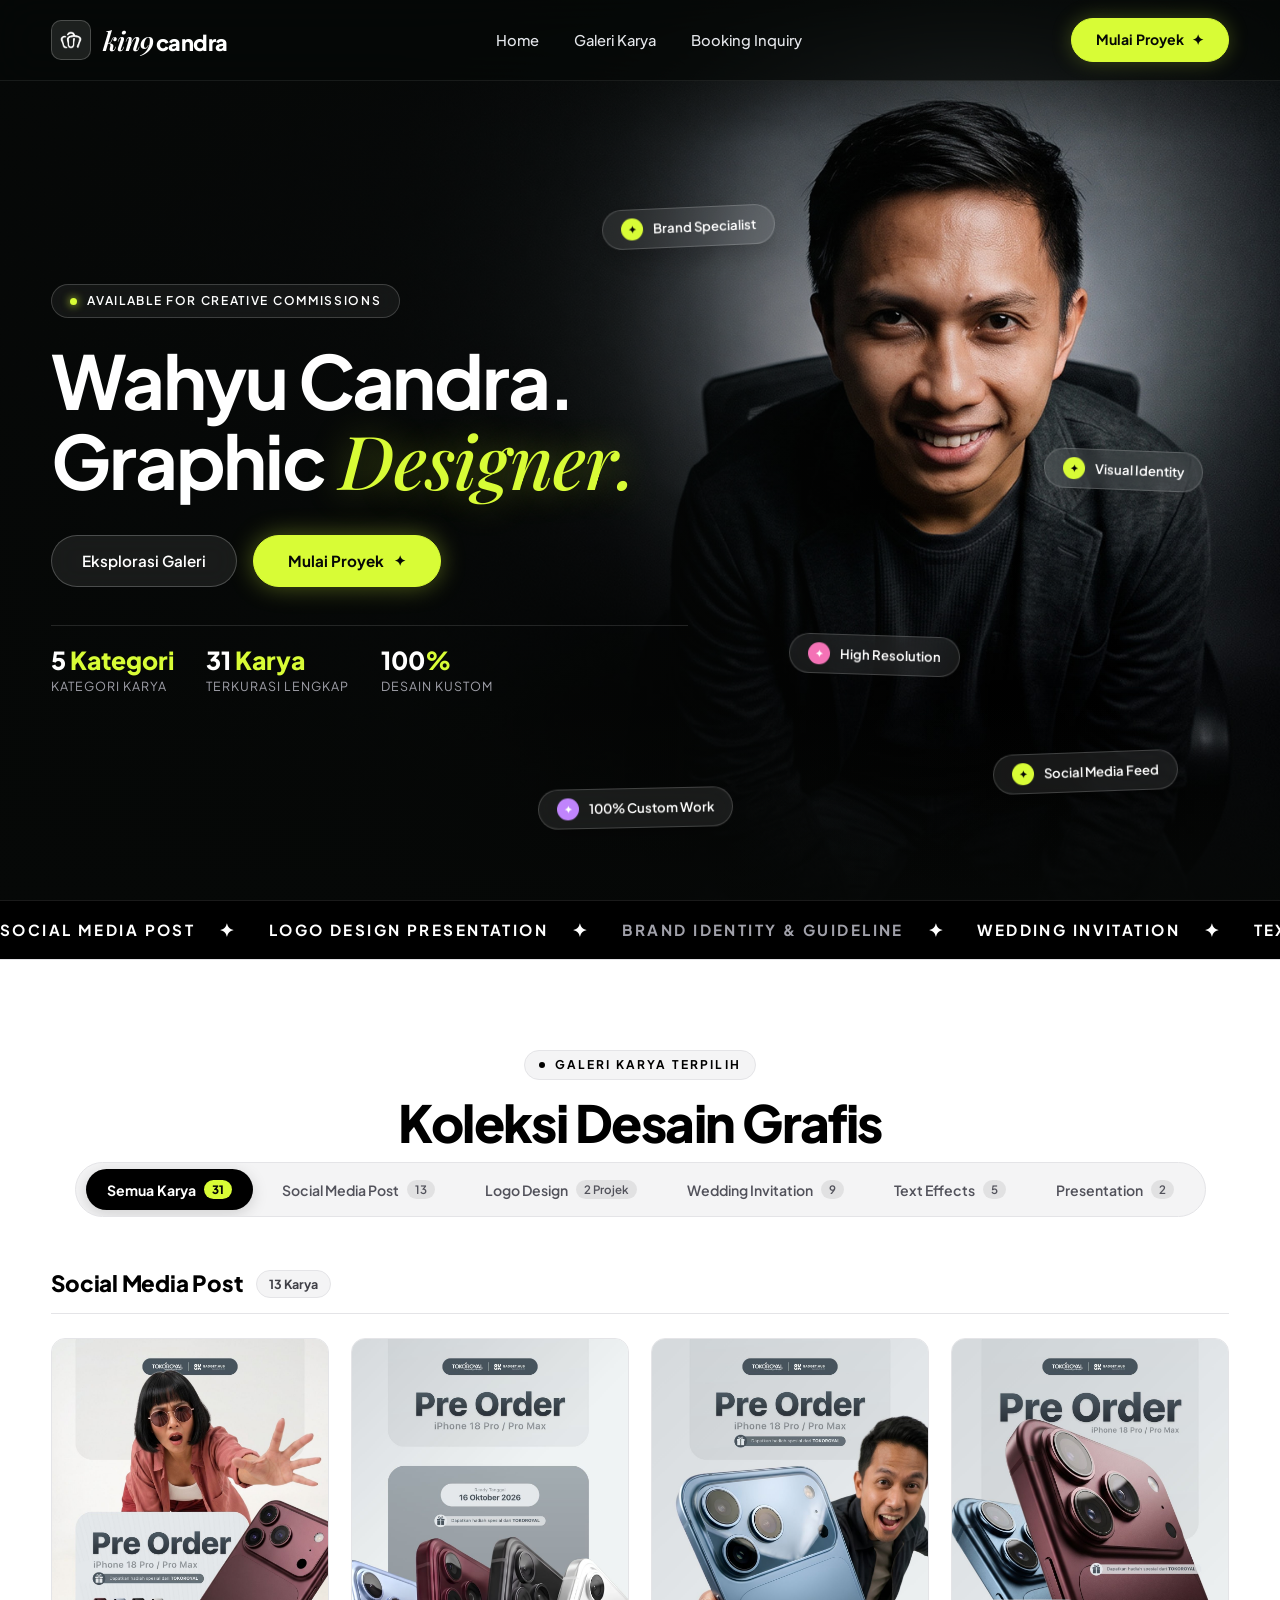
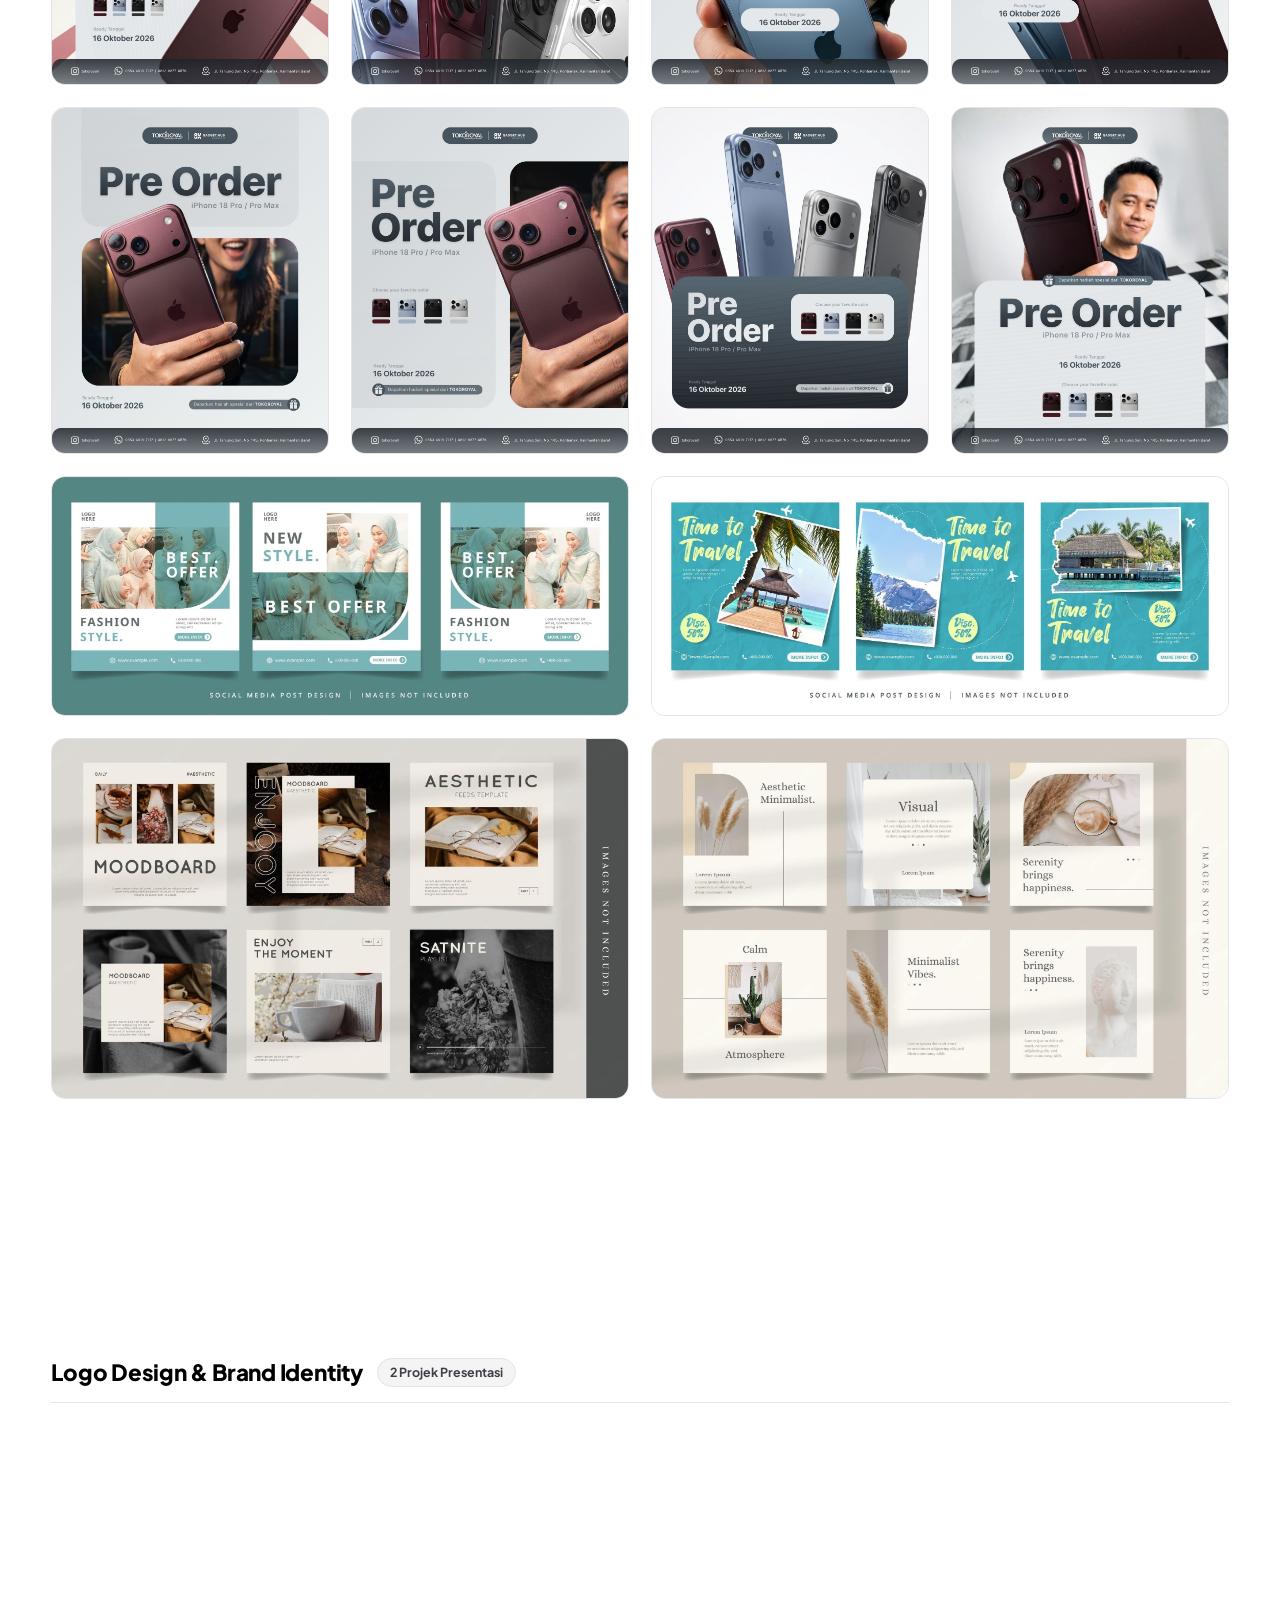
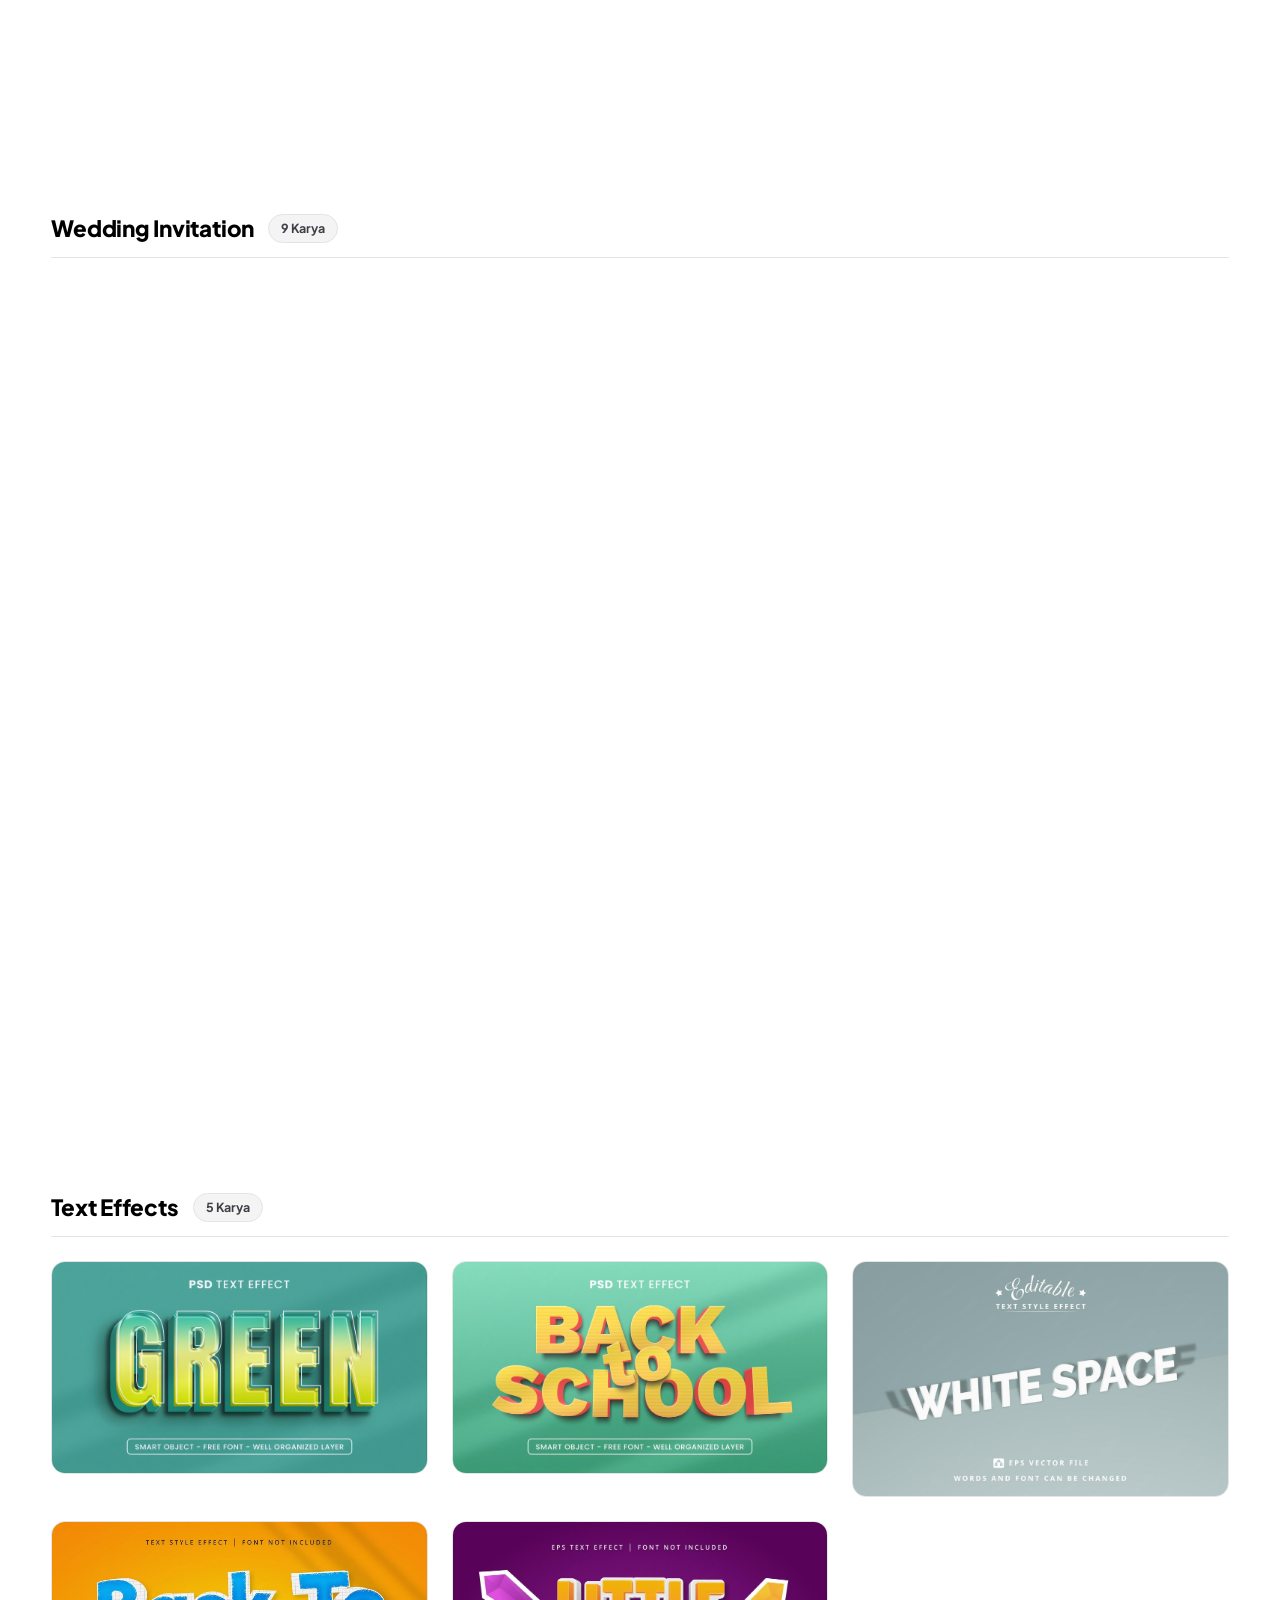
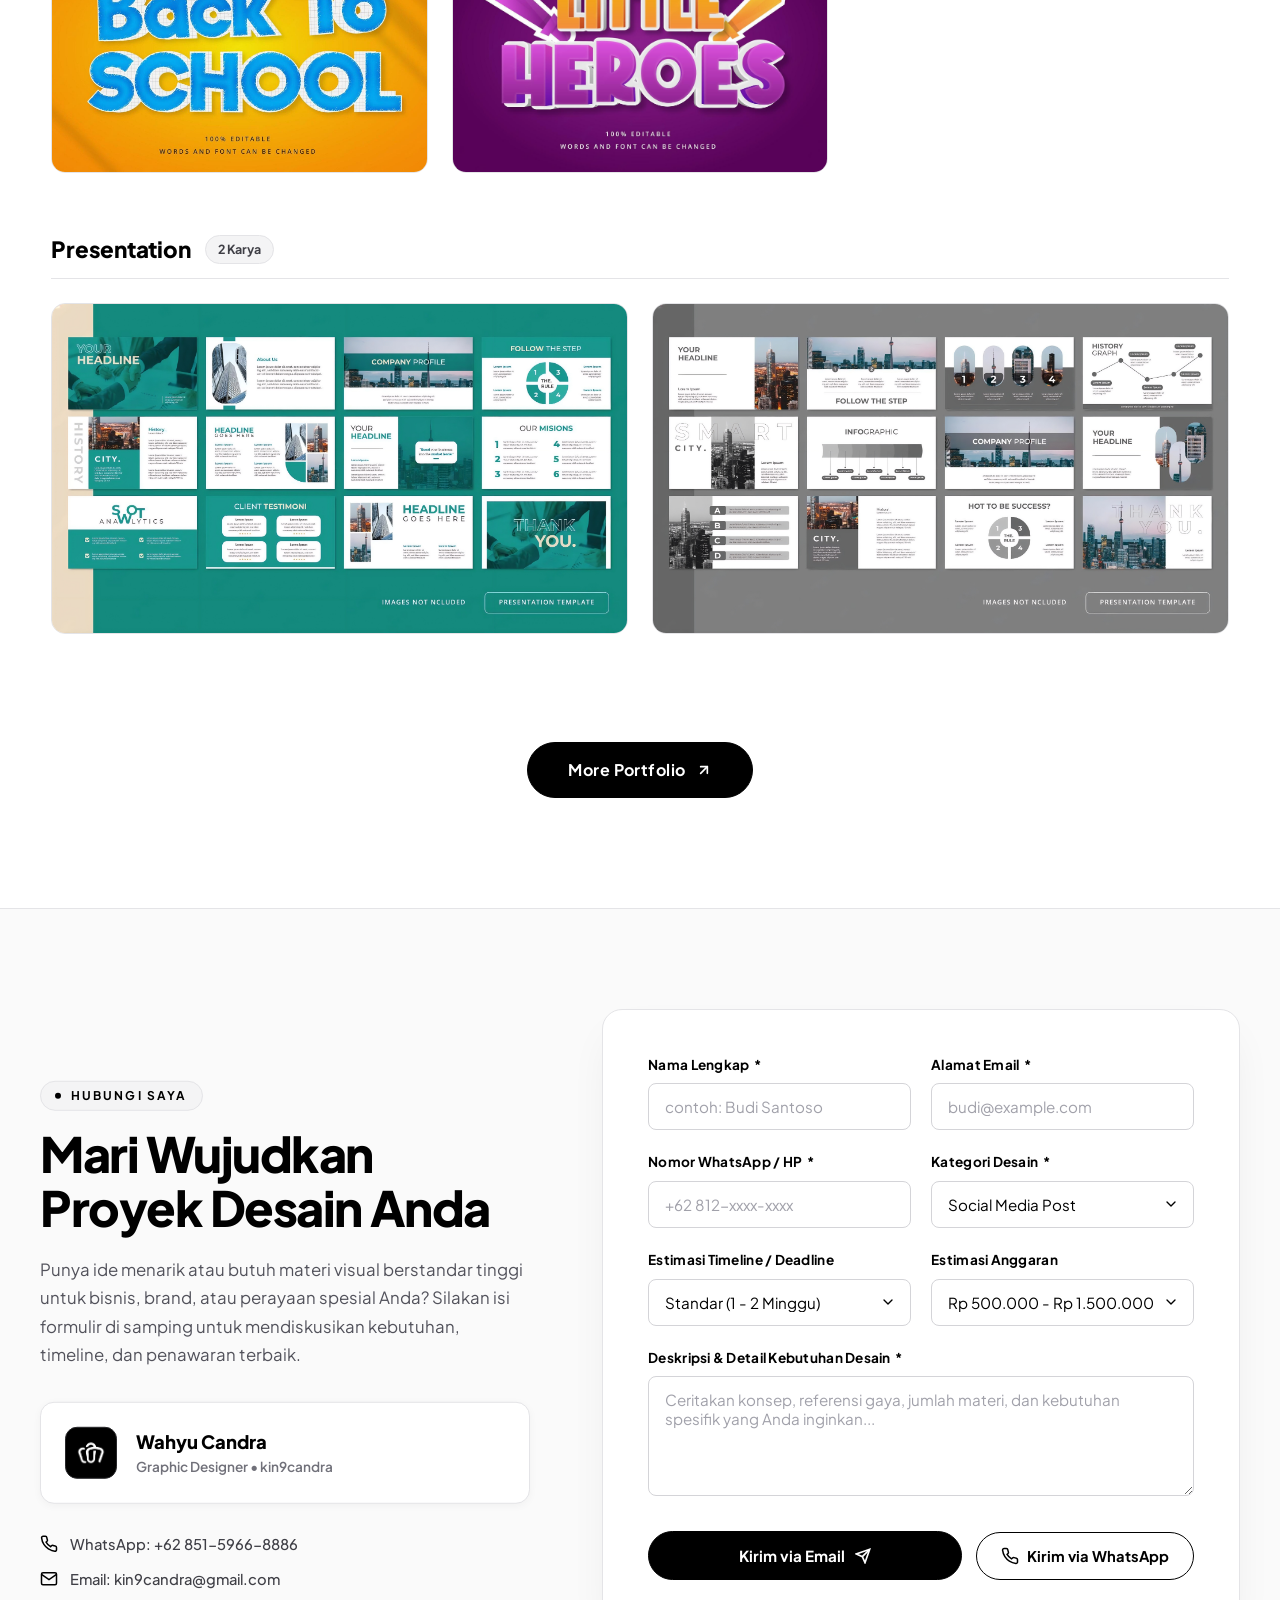
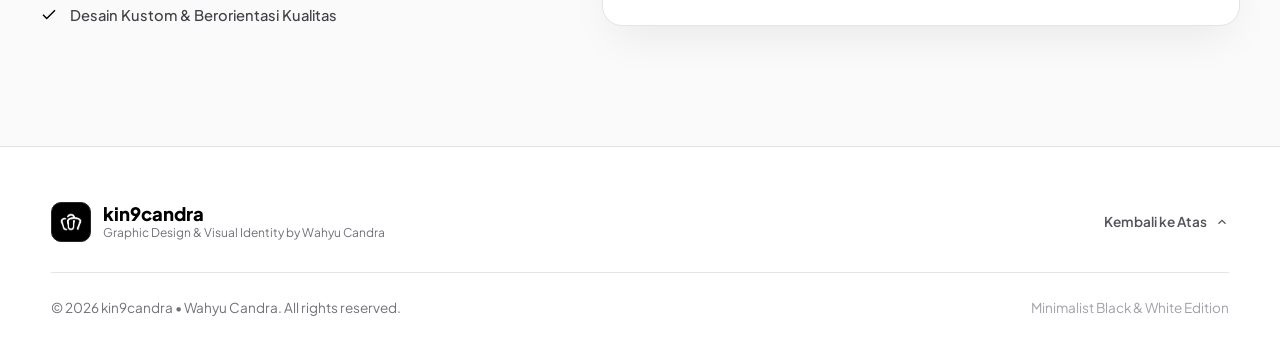
==== index.html @ e871e812 "first commit" ====
<!DOCTYPE html>
<html lang="id">
<head>
  <meta charset="UTF-8">
  <meta name="viewport" content="width=device-width, initial-scale=1.0">
  <title>kin9candra | Graphic Design Portfolio - Wahyu Candra</title>
  <meta name="description" content="Portofolio resmi Graphic Designer Wahyu Candra (kin9candra). Menampilkan karya Social Media Post, Logo Design, dan Wedding Invitation dalam estetika editorial modern presisi.">
  
  <!-- Favicon White -->
  <link rel="icon" type="image/png" href="Icon%20Website/Logo%20kin9candra%20white.png">
  <link rel="apple-touch-icon" href="Icon%20Website/Logo%20kin9candra%20white.png">

  <!-- Google Fonts: Plus Jakarta Sans & Playfair Display (Serif Italic Editorial) -->
  <link rel="preconnect" href="https://fonts.googleapis.com">
  <link rel="preconnect" href="https://fonts.gstatic.com" crossorigin>
  <link href="https://fonts.googleapis.com/css2?family=Playfair+Display:ital,wght@0,600;0,700;1,400;1,500;1,600;1,700&family=Plus+Jakarta+Sans:wght@300;400;500;600;700;800&display=swap" rel="stylesheet">

  <!-- Stylesheet -->
  <link rel="stylesheet" href="css/style.css">
</head>
<body>

  <!-- ===================================================================
       Header & Navigation
       =================================================================== -->
  <header class="site-header" id="siteHeader">
    <div class="full-width-container">
      <nav class="nav-wrapper">
        <a href="#hero" class="brand-link">
          <div class="brand-avatar-box">
            <img src="Icon%20Website/Logo%20kin9candra%20white.png" alt="kin9candra logo white" class="brand-avatar">
          </div>
          <span class="brand-name-combo">
            <span class="brand-kin9">kin9</span><span class="brand-candra">candra</span>
          </span>
        </a>

        <!-- Navigation Links (Desktop & Mobile Drawer) -->
        <ul class="nav-links" id="navLinks">
          <li><a href="#hero" class="nav-link">Home</a></li>
          <li><a href="#gallery" class="nav-link">Galeri Karya</a></li>
          <li><a href="#booking" class="nav-link">Booking Inquiry</a></li>
          <li class="mobile-cta-item">
            <a href="#booking" class="btn-header-cta mobile-drawer-btn">
              <span>Mulai Proyek</span>
              <span class="btn-sparkle">✦</span>
            </a>
          </li>
        </ul>

        <div class="header-right-actions">
          <a href="#booking" class="btn-header-cta desktop-cta">
            <span>Mulai Proyek</span>
            <span class="btn-sparkle">✦</span>
          </a>

          <!-- Mobile Hamburger Toggle Button -->
          <button class="hamburger-btn" id="hamburgerBtn" aria-label="Buka Menu Navigasi" aria-expanded="false">
            <span class="hamburger-line"></span>
            <span class="hamburger-line"></span>
            <span class="hamburger-line"></span>
          </button>
        </div>
      </nav>
    </div>
  </header>

  <main>
    <!-- ===================================================================
         Full-Page Hero Headline Section
         Adopting 'Imazeen' Modern Aesthetic: Original Photo, Serif Italic Accent & Floating Badges
         =================================================================== -->
    <section class="hero-fullpage" id="hero">
      
      <!-- Full-Screen Headline Photo Background Layer (Foto Asli, Tanpa Grayscale) -->
      <div class="hero-bg-layer">
        <img src="Headline/Headline.jpg" alt="Headline Showcase - Wahyu Candra" class="hero-bg-img">
        <div class="hero-gradient-overlay"></div>
      </div>

      <!-- Floating Badges / Glass Pills (Tersebar Sedikit Acak di Sekitaran Objek, Tidak Menutupi Wajah) -->
      <!-- Kanan Tengah (Di samping objek / bawah level wajah) -->
      <div class="floating-badge badge-pos-midright">
        <span class="badge-dot dot-lime">✦</span>
        <span>Visual Identity</span>
      </div>

      <!-- Kanan Bawah (Di area bawah objek) -->
      <div class="floating-badge badge-pos-bottomright">
        <span class="badge-dot dot-lime">✦</span>
        <span>Social Media Feed</span>
      </div>

      <!-- Tengah Atas (Di antara teks headline dan objek) -->
      <div class="floating-badge badge-pos-midtop">
        <span class="badge-dot dot-lime">✦</span>
        <span>Brand Specialist</span>
      </div>

      <!-- Kanan Bawah Tengah (Di depan area tubuh bawah objek) -->
      <div class="floating-badge badge-pos-midbottom">
        <span class="badge-dot dot-pink">✦</span>
        <span>High Resolution</span>
      </div>

      <!-- Bawah Tengah (Di area transisi bawah) -->
      <div class="floating-badge badge-pos-bottommid">
        <span class="badge-dot dot-purple">✦</span>
        <span>100% Custom Work</span>
      </div>

      <div class="full-width-container" style="position: relative; z-index: 5; width: 100%;">
        <div class="hero-grid">
          
          <!-- Left Column: Typography Layout memanfaatkan ruang kosong alami foto di sebelah kiri -->
          <div class="hero-typography-column">
            
            <div class="hero-status-pill">
              <span class="status-dot-pulse"></span>
              <span>Available for Creative Commissions</span>
            </div>
            
            <h1 class="hero-main-heading">
              Wahyu Candra.
              <span class="hero-heading-row">
                Graphic <em class="accent-serif-italic">Designer.</em>
              </span>
            </h1>

            <div class="hero-cta-group">
              <a href="#gallery" class="btn-hero-glass">
                <span>Eksplorasi Galeri</span>
              </a>
              <a href="#booking" class="btn-hero-lime">
                <span>Mulai Proyek</span>
                <span class="sparkle-icon">✦</span>
              </a>
            </div>

            <div class="hero-stats-row">
              <div class="hero-stat-item">
                <div class="stat-num">5 <span>Kategori</span></div>
                <div class="stat-label">Kategori Karya</div>
              </div>
              <div class="hero-stat-item">
                <div class="stat-num">31 <span>Karya</span></div>
                <div class="stat-label">Terkurasi Lengkap</div>
              </div>
              <div class="hero-stat-item">
                <div class="stat-num">100<span>%</span></div>
                <div class="stat-label">Desain Kustom</div>
              </div>
            </div>

          </div>

          <!-- Right Column: Space reserved for original subject to breathe naturally -->
          <div class="hero-clean-showcase-column"></div>

        </div>
      </div>
    </section>

    <!-- ===================================================================
         Infinite Moving Marquee Ticker (Dynamic Horizontal Animation)
         =================================================================== -->
    <div class="marquee-strip" aria-hidden="true">
      <div class="marquee-content">
        <div class="marquee-item"><span class="highlight">SOCIAL MEDIA POST</span><span class="dot-separator">✦</span></div>
        <div class="marquee-item"><span class="highlight">LOGO DESIGN PRESENTATION</span><span class="dot-separator">✦</span></div>
        <div class="marquee-item">BRAND IDENTITY &amp; GUIDELINE<span class="dot-separator">✦</span></div>
        <div class="marquee-item"><span class="highlight">WEDDING INVITATION</span><span class="dot-separator">✦</span></div>
        <div class="marquee-item"><span class="highlight">TEXT EFFECTS</span><span class="dot-separator">✦</span></div>
        <div class="marquee-item">PRESENTATION TEMPLATES<span class="dot-separator">✦</span></div>
        <!-- Duplicated loop for smooth infinite scroll -->
        <div class="marquee-item"><span class="highlight">SOCIAL MEDIA POST</span><span class="dot-separator">✦</span></div>
        <div class="marquee-item"><span class="highlight">LOGO DESIGN PRESENTATION</span><span class="dot-separator">✦</span></div>
        <div class="marquee-item">BRAND IDENTITY &amp; GUIDELINE<span class="dot-separator">✦</span></div>
        <div class="marquee-item"><span class="highlight">WEDDING INVITATION</span><span class="dot-separator">✦</span></div>
        <div class="marquee-item"><span class="highlight">TEXT EFFECTS</span><span class="dot-separator">✦</span></div>
        <div class="marquee-item">PRESENTATION TEMPLATES<span class="dot-separator">✦</span></div>
      </div>
    </div>

    <!-- ===================================================================
         Full-Width Portfolio Gallery with Row-First Layout
         5 KATEGORI LENGKAP:
         1. Social Media Post (13 Items)
         2. Logo Design (PROJEK 1 & PROJEK 2 - TAMPILAN SCROLL KE BAWAH)
         3. Wedding Invitation (9 Items)
         4. Text Effects (5 Items)
         5. Presentation (2 Items)
         =================================================================== -->
    <section class="gallery-section" id="gallery">
      <div class="full-width-container">
        
        <div class="gallery-header">
          <span class="section-label">Galeri Karya Terpilih</span>
          <h2 class="gallery-title display-title">Koleksi Desain Grafis</h2>

          <!-- Category Filters (Always Single Row with Horizontal Scroll) -->
          <div class="filter-tabs-wrapper">
            <div class="filter-tabs" role="tablist">
              <button type="button" class="filter-btn active" data-filter="all">
                <span>Semua Karya</span>
                <span class="filter-badge">31</span>
              </button>
              <button type="button" class="filter-btn" data-filter="social-media">
                <span>Social Media Post</span>
                <span class="filter-badge">13</span>
              </button>
              <button type="button" class="filter-btn" data-filter="logo-design">
                <span>Logo Design</span>
                <span class="filter-badge">2 Projek</span>
              </button>
              <button type="button" class="filter-btn" data-filter="wedding-invitation">
                <span>Wedding Invitation</span>
                <span class="filter-badge">9</span>
              </button>
              <button type="button" class="filter-btn" data-filter="text-effects">
                <span>Text Effects</span>
                <span class="filter-badge">5</span>
              </button>
              <button type="button" class="filter-btn" data-filter="presentation">
                <span>Presentation</span>
                <span class="filter-badge">2</span>
              </button>
            </div>
          </div>
        </div>

        <!-- ================= 1. BLOK SOCIAL MEDIA POST ================= -->
        <div class="category-block" data-category="social-media">
          <div class="category-block-header">
            <h3 class="category-block-title">Social Media Post</h3>
            <span class="category-block-count">13 Karya</span>
          </div>

          <div class="gallery-grid-row">
            <!-- Karya Baru 8.jpg (Posisi Paling Atas) -->
            <article class="gallery-item" data-category="social-media">
              <div class="item-thumb-wrapper">
                <img src="Social%20Media%20Post/8.jpg" alt="Social Media Post 08" class="item-img" loading="lazy">
                <div class="item-overlay">
                  <span class="item-category-tag">Social Media Post</span>
                  <h3 class="item-title">[Fake Project] Social Media Post - Toko Royal</h3>
                  <div class="item-action-row">
                    <span class="item-view-btn">Lihat Penuh</span>
                    <div class="item-expand-icon">
                      <svg width="14" height="14" viewBox="0 0 24 24" fill="none" stroke="currentColor" stroke-width="2"><path d="M15 3h6v6M9 21H3v-6M21 3l-7 7M3 21l7-7"/></svg>
                    </div>
                  </div>
                </div>
              </div>
            </article>

            <article class="gallery-item" data-category="social-media">
              <div class="item-thumb-wrapper">
                <img src="Social%20Media%20Post/1.jpg" alt="Social Media Post 01" class="item-img" loading="lazy">
                <div class="item-overlay">
                  <span class="item-category-tag">Social Media Post</span>
                  <h3 class="item-title">[Fake Project] Social Media Post - Toko Royal</h3>
                  <div class="item-action-row">
                    <span class="item-view-btn">Lihat Penuh</span>
                    <div class="item-expand-icon">
                      <svg width="14" height="14" viewBox="0 0 24 24" fill="none" stroke="currentColor" stroke-width="2"><path d="M15 3h6v6M9 21H3v-6M21 3l-7 7M3 21l7-7"/></svg>
                    </div>
                  </div>
                </div>
              </div>
            </article>

            <article class="gallery-item" data-category="social-media">
              <div class="item-thumb-wrapper">
                <img src="Social%20Media%20Post/2.jpg" alt="Social Media Post 02" class="item-img" loading="lazy">
                <div class="item-overlay">
                  <span class="item-category-tag">Social Media Post</span>
                  <h3 class="item-title">[Fake Project] Social Media Post - Toko Royal</h3>
                  <div class="item-action-row">
                    <span class="item-view-btn">Lihat Penuh</span>
                    <div class="item-expand-icon">
                      <svg width="14" height="14" viewBox="0 0 24 24" fill="none" stroke="currentColor" stroke-width="2"><path d="M15 3h6v6M9 21H3v-6M21 3l-7 7M3 21l7-7"/></svg>
                    </div>
                  </div>
                </div>
              </div>
            </article>

            <article class="gallery-item" data-category="social-media">
              <div class="item-thumb-wrapper">
                <img src="Social%20Media%20Post/3.jpg" alt="Social Media Post 03" class="item-img" loading="lazy">
                <div class="item-overlay">
                  <span class="item-category-tag">Social Media Post</span>
                  <h3 class="item-title">[Fake Project] Social Media Post - Toko Royal</h3>
                  <div class="item-action-row">
                    <span class="item-view-btn">Lihat Penuh</span>
                    <div class="item-expand-icon">
                      <svg width="14" height="14" viewBox="0 0 24 24" fill="none" stroke="currentColor" stroke-width="2"><path d="M15 3h6v6M9 21H3v-6M21 3l-7 7M3 21l7-7"/></svg>
                    </div>
                  </div>
                </div>
              </div>
            </article>

            <article class="gallery-item" data-category="social-media">
              <div class="item-thumb-wrapper">
                <img src="Social%20Media%20Post/4.jpg" alt="Social Media Post 04" class="item-img" loading="lazy">
                <div class="item-overlay">
                  <span class="item-category-tag">Social Media Post</span>
                  <h3 class="item-title">[Fake Project] Social Media Post - Toko Royal</h3>
                  <div class="item-action-row">
                    <span class="item-view-btn">Lihat Penuh</span>
                    <div class="item-expand-icon">
                      <svg width="14" height="14" viewBox="0 0 24 24" fill="none" stroke="currentColor" stroke-width="2"><path d="M15 3h6v6M9 21H3v-6M21 3l-7 7M3 21l7-7"/></svg>
                    </div>
                  </div>
                </div>
              </div>
            </article>

            <article class="gallery-item" data-category="social-media">
              <div class="item-thumb-wrapper">
                <img src="Social%20Media%20Post/5.jpg" alt="Social Media Post 05" class="item-img" loading="lazy">
                <div class="item-overlay">
                  <span class="item-category-tag">Social Media Post</span>
                  <h3 class="item-title">[Fake Project] Social Media Post - Toko Royal</h3>
                  <div class="item-action-row">
                    <span class="item-view-btn">Lihat Penuh</span>
                    <div class="item-expand-icon">
                      <svg width="14" height="14" viewBox="0 0 24 24" fill="none" stroke="currentColor" stroke-width="2"><path d="M15 3h6v6M9 21H3v-6M21 3l-7 7M3 21l7-7"/></svg>
                    </div>
                  </div>
                </div>
              </div>
            </article>

            <article class="gallery-item" data-category="social-media">
              <div class="item-thumb-wrapper">
                <img src="Social%20Media%20Post/6.jpg" alt="Social Media Post 06" class="item-img" loading="lazy">
                <div class="item-overlay">
                  <span class="item-category-tag">Social Media Post</span>
                  <h3 class="item-title">[Fake Project] Social Media Post - Toko Royal</h3>
                  <div class="item-action-row">
                    <span class="item-view-btn">Lihat Penuh</span>
                    <div class="item-expand-icon">
                      <svg width="14" height="14" viewBox="0 0 24 24" fill="none" stroke="currentColor" stroke-width="2"><path d="M15 3h6v6M9 21H3v-6M21 3l-7 7M3 21l7-7"/></svg>
                    </div>
                  </div>
                </div>
              </div>
            </article>

            <article class="gallery-item" data-category="social-media">
              <div class="item-thumb-wrapper">
                <img src="Social%20Media%20Post/7.jpg" alt="Social Media Post 07" class="item-img" loading="lazy">
                <div class="item-overlay">
                  <span class="item-category-tag">Social Media Post</span>
                  <h3 class="item-title">[Fake Project] Social Media Post - Toko Royal</h3>
                  <div class="item-action-row">
                    <span class="item-view-btn">Lihat Penuh</span>
                    <div class="item-expand-icon">
                      <svg width="14" height="14" viewBox="0 0 24 24" fill="none" stroke="currentColor" stroke-width="2"><path d="M15 3h6v6M9 21H3v-6M21 3l-7 7M3 21l7-7"/></svg>
                    </div>
                  </div>
                </div>
              </div>
            </article>

            <article class="gallery-item is-banner" data-category="social-media">
              <div class="item-thumb-wrapper">
                <img src="Social%20Media%20Post/sosmed%20(6).jpeg" alt="Sosmed 06" class="item-img" loading="lazy">
                <div class="item-overlay">
                  <span class="item-category-tag">Social Media Post</span>
                  <h3 class="item-title">Modern Typography Post #09</h3>
                  <div class="item-action-row">
                    <span class="item-view-btn">Lihat Penuh</span>
                    <div class="item-expand-icon">
                      <svg width="14" height="14" viewBox="0 0 24 24" fill="none" stroke="currentColor" stroke-width="2"><path d="M15 3h6v6M9 21H3v-6M21 3l-7 7M3 21l7-7"/></svg>
                    </div>
                  </div>
                </div>
              </div>
            </article>

            <article class="gallery-item is-banner" data-category="social-media">
              <div class="item-thumb-wrapper">
                <img src="Social%20Media%20Post/sosmed%20(7).jpeg" alt="Sosmed 07" class="item-img" loading="lazy">
                <div class="item-overlay">
                  <span class="item-category-tag">Social Media Post</span>
                  <h3 class="item-title">Product Highlight Feed #10</h3>
                  <div class="item-action-row">
                    <span class="item-view-btn">Lihat Penuh</span>
                    <div class="item-expand-icon">
                      <svg width="14" height="14" viewBox="0 0 24 24" fill="none" stroke="currentColor" stroke-width="2"><path d="M15 3h6v6M9 21H3v-6M21 3l-7 7M3 21l7-7"/></svg>
                    </div>
                  </div>
                </div>
              </div>
            </article>

            <!-- Karya Banner Baru 1: Aesthetic Moodboard Series -->
            <article class="gallery-item is-banner" data-category="social-media">
              <div class="item-thumb-wrapper">
                <img src="Social%20Media%20Post/sosmed%20(8).jpeg" alt="Aesthetic Moodboard Series" class="item-img" loading="lazy">
                <div class="item-overlay">
                  <span class="item-category-tag">Social Media Post</span>
                  <h3 class="item-title">Aesthetic Moodboard Series</h3>
                  <div class="item-action-row">
                    <span class="item-view-btn">Lihat Penuh</span>
                    <div class="item-expand-icon">
                      <svg width="14" height="14" viewBox="0 0 24 24" fill="none" stroke="currentColor" stroke-width="2"><path d="M15 3h6v6M9 21H3v-6M21 3l-7 7M3 21l7-7"/></svg>
                    </div>
                  </div>
                </div>
              </div>
            </article>

            <!-- Karya Banner Baru 2: Minimalist Atmosphere Feed -->
            <article class="gallery-item is-banner" data-category="social-media">
              <div class="item-thumb-wrapper">
                <img src="Social%20Media%20Post/sosmed%20(9).jpeg" alt="Minimalist Atmosphere Feed" class="item-img" loading="lazy">
                <div class="item-overlay">
                  <span class="item-category-tag">Social Media Post</span>
                  <h3 class="item-title">Minimalist Atmosphere Feed</h3>
                  <div class="item-action-row">
                    <span class="item-view-btn">Lihat Penuh</span>
                    <div class="item-expand-icon">
                      <svg width="14" height="14" viewBox="0 0 24 24" fill="none" stroke="currentColor" stroke-width="2"><path d="M15 3h6v6M9 21H3v-6M21 3l-7 7M3 21l7-7"/></svg>
                    </div>
                  </div>
                </div>
              </div>
            </article>

            <!-- Special Event Post #08 (Ditempatkan di Posisi Paling Bawah Blok Social Media Post) -->
            <article class="gallery-item" data-category="social-media">
              <div class="item-thumb-wrapper">
                <img src="Social%20Media%20Post/sosmed%20(2).jpeg" alt="Sosmed 02" class="item-img" loading="lazy">
                <div class="item-overlay">
                  <span class="item-category-tag">Social Media Post</span>
                  <h3 class="item-title">Special Event Post #08</h3>
                  <div class="item-action-row">
                    <span class="item-view-btn">Lihat Penuh</span>
                    <div class="item-expand-icon">
                      <svg width="14" height="14" viewBox="0 0 24 24" fill="none" stroke="currentColor" stroke-width="2"><path d="M15 3h6v6M9 21H3v-6M21 3l-7 7M3 21l7-7"/></svg>
                    </div>
                  </div>
                </div>
              </div>
            </article>
          </div>
        </div>

        <!-- ================= 2. BLOK LOGO DESIGN (PROJEK 1 & PROJEK 2 - STYLE SCROLL KE BAWAH) ================= -->
        <div class="category-block" data-category="logo-design">
          <div class="category-block-header">
            <h3 class="category-block-title">Logo Design &amp; Brand Identity</h3>
            <span class="category-block-count">2 Projek Presentasi</span>
          </div>

          <div class="gallery-grid-row gallery-grid-logo">
            <!-- PROJEK 1 (Identitas Visual Pontianak 254 - 33 Slides) -->
            <article class="gallery-item" data-category="logo-design" data-project="projek-1" title="Klik untuk membuka presentasi lengkap (Scroll ke Bawah)">
              <div class="item-thumb-wrapper">
                <div class="multi-slide-badge">
                  <svg width="14" height="14" viewBox="0 0 24 24" fill="none" stroke="currentColor" stroke-width="2.5"><path d="M19 14l-7 7m0 0l-7-7m7 7V3"></path></svg>
                  <span>33 Halaman (Scroll View)</span>
                </div>
                <img src="Logo/PROJEK%201/PENJELASAN%20IDENTITAS%20VISUAL%20PONTIANAK%20254-01.jpg" alt="Identitas Visual Pontianak 254 - Halaman 01" class="item-img" loading="lazy">
                <div class="item-overlay">
                  <span class="item-category-tag">Logo Design &amp; Brand Identity</span>
                  <h3 class="item-title">Identitas Visual Pontianak 254</h3>
                  <div class="item-action-row">
                    <span class="item-view-btn">Buka Presentasi (Scroll ke Bawah)</span>
                    <div class="item-expand-icon">
                      <svg width="14" height="14" viewBox="0 0 24 24" fill="none" stroke="currentColor" stroke-width="2"><path d="M15 3h6v6M9 21H3v-6M21 3l-7 7M3 21l7-7"/></svg>
                    </div>
                  </div>
                </div>
              </div>
            </article>

            <!-- PROJEK 2 (Logo Presentation Style 1 - 27 Slides) -->
            <article class="gallery-item" data-category="logo-design" data-project="projek-2" title="Klik untuk membuka presentasi lengkap (Scroll ke Bawah)">
              <div class="item-thumb-wrapper">
                <div class="multi-slide-badge">
                  <svg width="14" height="14" viewBox="0 0 24 24" fill="none" stroke="currentColor" stroke-width="2.5"><path d="M19 14l-7 7m0 0l-7-7m7 7V3"></path></svg>
                  <span>27 Halaman (Scroll View)</span>
                </div>
                <img src="Logo/PROJEK%202/LOGO%20PRESENTATION%20STYLE%201-01.jpg" alt="Logo Presentation Style 1 - Halaman 01" class="item-img" loading="lazy">
                <div class="item-overlay">
                  <span class="item-category-tag">Logo Design &amp; Brand Identity</span>
                  <h3 class="item-title">Logo Presentation &amp; Guidelines</h3>
                  <div class="item-action-row">
                    <span class="item-view-btn">Buka Presentasi (Scroll ke Bawah)</span>
                    <div class="item-expand-icon">
                      <svg width="14" height="14" viewBox="0 0 24 24" fill="none" stroke="currentColor" stroke-width="2"><path d="M15 3h6v6M9 21H3v-6M21 3l-7 7M3 21l7-7"/></svg>
                    </div>
                  </div>
                </div>
              </div>
            </article>
          </div>
        </div>

        <!-- ================= 3. BLOK WEDDING INVITATION (9 ITEMS) ================= -->
        <div class="category-block" data-category="wedding-invitation">
          <div class="category-block-header">
            <h3 class="category-block-title">Wedding Invitation</h3>
            <span class="category-block-count">9 Karya</span>
          </div>

          <div class="gallery-grid-row">
            <!-- Desain Baru 1: Amanda & Marwan -->
            <article class="gallery-item" data-category="wedding-invitation">
              <div class="item-thumb-wrapper">
                <img src="Wedding%20Invitation/INVITATION%20TEMPLATE%20AMANDA%20%26%20MARWAN.jpg" alt="Invitation Template - Amanda &amp; Marwan" class="item-img" loading="lazy">
                <div class="item-overlay">
                  <span class="item-category-tag">Wedding Invitation</span>
                  <h3 class="item-title">Invitation Template - Amanda &amp; Marwan</h3>
                  <div class="item-action-row">
                    <span class="item-view-btn">Lihat Penuh</span>
                    <div class="item-expand-icon">
                      <svg width="14" height="14" viewBox="0 0 24 24" fill="none" stroke="currentColor" stroke-width="2"><path d="M15 3h6v6M9 21H3v-6M21 3l-7 7M3 21l7-7"/></svg>
                    </div>
                  </div>
                </div>
              </div>
            </article>

            <!-- Desain Baru 2: Ainun & Habibie -->
            <article class="gallery-item" data-category="wedding-invitation">
              <div class="item-thumb-wrapper">
                <img src="Wedding%20Invitation/INVITATION%20TEMPLATE%20AINUN%20%26%20HABIBIE.jpg" alt="Invitation Template - Ainun &amp; Habibie" class="item-img" loading="lazy">
                <div class="item-overlay">
                  <span class="item-category-tag">Wedding Invitation</span>
                  <h3 class="item-title">Invitation Template - Ainun &amp; Habibie</h3>
                  <div class="item-action-row">
                    <span class="item-view-btn">Lihat Penuh</span>
                    <div class="item-expand-icon">
                      <svg width="14" height="14" viewBox="0 0 24 24" fill="none" stroke="currentColor" stroke-width="2"><path d="M15 3h6v6M9 21H3v-6M21 3l-7 7M3 21l7-7"/></svg>
                    </div>
                  </div>
                </div>
              </div>
            </article>

            <article class="gallery-item" data-category="wedding-invitation">
              <div class="item-thumb-wrapper">
                <img src="Wedding%20Invitation/INVITATION%20TEMPLATE%20188.jpg" alt="Invitation Template 188" class="item-img" loading="lazy">
                <div class="item-overlay">
                  <span class="item-category-tag">Wedding Invitation</span>
                  <h3 class="item-title">Invitation Template #188</h3>
                  <div class="item-action-row">
                    <span class="item-view-btn">Lihat Penuh</span>
                    <div class="item-expand-icon">
                      <svg width="14" height="14" viewBox="0 0 24 24" fill="none" stroke="currentColor" stroke-width="2"><path d="M15 3h6v6M9 21H3v-6M21 3l-7 7M3 21l7-7"/></svg>
                    </div>
                  </div>
                </div>
              </div>
            </article>

            <article class="gallery-item" data-category="wedding-invitation">
              <div class="item-thumb-wrapper">
                <img src="Wedding%20Invitation/INVITATION%20TEMPLATE%20210.jpg" alt="Invitation Template 210" class="item-img" loading="lazy">
                <div class="item-overlay">
                  <span class="item-category-tag">Wedding Invitation</span>
                  <h3 class="item-title">Invitation Template #210</h3>
                  <div class="item-action-row">
                    <span class="item-view-btn">Lihat Penuh</span>
                    <div class="item-expand-icon">
                      <svg width="14" height="14" viewBox="0 0 24 24" fill="none" stroke="currentColor" stroke-width="2"><path d="M15 3h6v6M9 21H3v-6M21 3l-7 7M3 21l7-7"/></svg>
                    </div>
                  </div>
                </div>
              </div>
            </article>

            <article class="gallery-item" data-category="wedding-invitation">
              <div class="item-thumb-wrapper">
                <img src="Wedding%20Invitation/INVITATION%20TEMPLATE%20241.jpg" alt="Invitation Template 241" class="item-img" loading="lazy">
                <div class="item-overlay">
                  <span class="item-category-tag">Wedding Invitation</span>
                  <h3 class="item-title">Invitation Template #241</h3>
                  <div class="item-action-row">
                    <span class="item-view-btn">Lihat Penuh</span>
                    <div class="item-expand-icon">
                      <svg width="14" height="14" viewBox="0 0 24 24" fill="none" stroke="currentColor" stroke-width="2"><path d="M15 3h6v6M9 21H3v-6M21 3l-7 7M3 21l7-7"/></svg>
                    </div>
                  </div>
                </div>
              </div>
            </article>

            <article class="gallery-item" data-category="wedding-invitation">
              <div class="item-thumb-wrapper">
                <img src="Wedding%20Invitation/INVITATION%20TEMPLATE%20346.jpg" alt="Invitation Template 346" class="item-img" loading="lazy">
                <div class="item-overlay">
                  <span class="item-category-tag">Wedding Invitation</span>
                  <h3 class="item-title">Invitation Template #346</h3>
                  <div class="item-action-row">
                    <span class="item-view-btn">Lihat Penuh</span>
                    <div class="item-expand-icon">
                      <svg width="14" height="14" viewBox="0 0 24 24" fill="none" stroke="currentColor" stroke-width="2"><path d="M15 3h6v6M9 21H3v-6M21 3l-7 7M3 21l7-7"/></svg>
                    </div>
                  </div>
                </div>
              </div>
            </article>

            <article class="gallery-item" data-category="wedding-invitation">
              <div class="item-thumb-wrapper">
                <img src="Wedding%20Invitation/INVITATION%20TEMPLATE%20365.jpg" alt="Invitation Template 365" class="item-img" loading="lazy">
                <div class="item-overlay">
                  <span class="item-category-tag">Wedding Invitation</span>
                  <h3 class="item-title">Invitation Template #365</h3>
                  <div class="item-action-row">
                    <span class="item-view-btn">Lihat Penuh</span>
                    <div class="item-expand-icon">
                      <svg width="14" height="14" viewBox="0 0 24 24" fill="none" stroke="currentColor" stroke-width="2"><path d="M15 3h6v6M9 21H3v-6M21 3l-7 7M3 21l7-7"/></svg>
                    </div>
                  </div>
                </div>
              </div>
            </article>

            <article class="gallery-item" data-category="wedding-invitation">
              <div class="item-thumb-wrapper">
                <img src="Wedding%20Invitation/INVITATION%20TEMPLATE%20384.jpg" alt="Invitation Template 384" class="item-img" loading="lazy">
                <div class="item-overlay">
                  <span class="item-category-tag">Wedding Invitation</span>
                  <h3 class="item-title">Invitation Template #384</h3>
                  <div class="item-action-row">
                    <span class="item-view-btn">Lihat Penuh</span>
                    <div class="item-expand-icon">
                      <svg width="14" height="14" viewBox="0 0 24 24" fill="none" stroke="currentColor" stroke-width="2"><path d="M15 3h6v6M9 21H3v-6M21 3l-7 7M3 21l7-7"/></svg>
                    </div>
                  </div>
                </div>
              </div>
            </article>

            <article class="gallery-item" data-category="wedding-invitation">
              <div class="item-thumb-wrapper">
                <img src="Wedding%20Invitation/INVITATION%20TEMPLATE%20417.jpg" alt="Invitation Template 417" class="item-img" loading="lazy">
                <div class="item-overlay">
                  <span class="item-category-tag">Wedding Invitation</span>
                  <h3 class="item-title">Invitation Template #417</h3>
                  <div class="item-action-row">
                    <span class="item-view-btn">Lihat Penuh</span>
                    <div class="item-expand-icon">
                      <svg width="14" height="14" viewBox="0 0 24 24" fill="none" stroke="currentColor" stroke-width="2"><path d="M15 3h6v6M9 21H3v-6M21 3l-7 7M3 21l7-7"/></svg>
                    </div>
                  </div>
                </div>
              </div>
            </article>
          </div>
        </div>

        <!-- ================= 4. BLOK TEXT EFFECTS (5 ITEMS) ================= -->
        <div class="category-block" data-category="text-effects">
          <div class="category-block-header">
            <h3 class="category-block-title">Text Effects</h3>
            <span class="category-block-count">5 Karya</span>
          </div>

          <div class="gallery-grid-row">
            <article class="gallery-item" data-category="text-effects">
              <div class="item-thumb-wrapper">
                <img src="Text%20Effect/upscalemedia-transformed.jpeg" alt="3D Glossy Emerald &amp; Lime - Green Text Effect" class="item-img" loading="lazy">
                <div class="item-overlay">
                  <span class="item-category-tag">Text Effects</span>
                  <h3 class="item-title">3D Glossy Emerald &amp; Lime - Green Text Effect</h3>
                  <div class="item-action-row">
                    <span class="item-view-btn">Lihat Penuh</span>
                    <div class="item-expand-icon">
                      <svg width="14" height="14" viewBox="0 0 24 24" fill="none" stroke="currentColor" stroke-width="2"><path d="M15 3h6v6M9 21H3v-6M21 3l-7 7M3 21l7-7"/></svg>
                    </div>
                  </div>
                </div>
              </div>
            </article>

            <article class="gallery-item" data-category="text-effects">
              <div class="item-thumb-wrapper">
                <img src="Text%20Effect/upscalemedia-transformed%20(1).jpeg" alt="3D Playful Textured - Back to School Text Effect" class="item-img" loading="lazy">
                <div class="item-overlay">
                  <span class="item-category-tag">Text Effects</span>
                  <h3 class="item-title">3D Playful Textured - Back to School Text Effect</h3>
                  <div class="item-action-row">
                    <span class="item-view-btn">Lihat Penuh</span>
                    <div class="item-expand-icon">
                      <svg width="14" height="14" viewBox="0 0 24 24" fill="none" stroke="currentColor" stroke-width="2"><path d="M15 3h6v6M9 21H3v-6M21 3l-7 7M3 21l7-7"/></svg>
                    </div>
                  </div>
                </div>
              </div>
            </article>

            <article class="gallery-item" data-category="text-effects">
              <div class="item-thumb-wrapper">
                <img src="Text%20Effect/wmremove-transformed%20(3).jpeg" alt="Minimalist 3D Isometric - White Space Text Effect" class="item-img" loading="lazy">
                <div class="item-overlay">
                  <span class="item-category-tag">Text Effects</span>
                  <h3 class="item-title">Minimalist 3D Isometric - White Space Text Effect</h3>
                  <div class="item-action-row">
                    <span class="item-view-btn">Lihat Penuh</span>
                    <div class="item-expand-icon">
                      <svg width="14" height="14" viewBox="0 0 24 24" fill="none" stroke="currentColor" stroke-width="2"><path d="M15 3h6v6M9 21H3v-6M21 3l-7 7M3 21l7-7"/></svg>
                    </div>
                  </div>
                </div>
              </div>
            </article>

            <article class="gallery-item" data-category="text-effects">
              <div class="item-thumb-wrapper">
                <img src="Text%20Effect/wmremove-transformed%20(4).jpeg" alt="Paper Cutout &amp; Sketch - Back to School Text Effect" class="item-img" loading="lazy">
                <div class="item-overlay">
                  <span class="item-category-tag">Text Effects</span>
                  <h3 class="item-title">Paper Cutout &amp; Sketch - Back to School Text Effect</h3>
                  <div class="item-action-row">
                    <span class="item-view-btn">Lihat Penuh</span>
                    <div class="item-expand-icon">
                      <svg width="14" height="14" viewBox="0 0 24 24" fill="none" stroke="currentColor" stroke-width="2"><path d="M15 3h6v6M9 21H3v-6M21 3l-7 7M3 21l7-7"/></svg>
                    </div>
                  </div>
                </div>
              </div>
            </article>

            <article class="gallery-item" data-category="text-effects">
              <div class="item-thumb-wrapper">
                <img src="Text%20Effect/wmremove-transformed%20(5).jpeg" alt="3D Cartoon Game Style - Little Heroes Text Effect" class="item-img" loading="lazy">
                <div class="item-overlay">
                  <span class="item-category-tag">Text Effects</span>
                  <h3 class="item-title">3D Cartoon Game Style - Little Heroes Text Effect</h3>
                  <div class="item-action-row">
                    <span class="item-view-btn">Lihat Penuh</span>
                    <div class="item-expand-icon">
                      <svg width="14" height="14" viewBox="0 0 24 24" fill="none" stroke="currentColor" stroke-width="2"><path d="M15 3h6v6M9 21H3v-6M21 3l-7 7M3 21l7-7"/></svg>
                    </div>
                  </div>
                </div>
              </div>
            </article>
          </div>
        </div>

        <!-- ================= 5. BLOK PRESENTATION (2 ITEMS) ================= -->
        <div class="category-block" data-category="presentation">
          <div class="category-block-header">
            <h3 class="category-block-title">Presentation</h3>
            <span class="category-block-count">2 Karya</span>
          </div>

          <div class="gallery-grid-row">
            <article class="gallery-item" data-category="presentation">
              <div class="item-thumb-wrapper">
                <img src="Presentation/upscalemedia-transformed%20(2).jpeg" alt="Corporate Business &amp; Company Profile - Presentation Template" class="item-img" loading="lazy">
                <div class="item-overlay">
                  <span class="item-category-tag">Presentation</span>
                  <h3 class="item-title">Corporate Business &amp; Company Profile - Presentation Template</h3>
                  <div class="item-action-row">
                    <span class="item-view-btn">Lihat Penuh</span>
                    <div class="item-expand-icon">
                      <svg width="14" height="14" viewBox="0 0 24 24" fill="none" stroke="currentColor" stroke-width="2"><path d="M15 3h6v6M9 21H3v-6M21 3l-7 7M3 21l7-7"/></svg>
                    </div>
                  </div>
                </div>
              </div>
            </article>

            <article class="gallery-item" data-category="presentation">
              <div class="item-thumb-wrapper">
                <img src="Presentation/upscalemedia-transformed%20(3).jpeg" alt="Modern Monochrome Business &amp; Infographic - Presentation Template" class="item-img" loading="lazy">
                <div class="item-overlay">
                  <span class="item-category-tag">Presentation</span>
                  <h3 class="item-title">Modern Monochrome Business &amp; Infographic - Presentation Template</h3>
                  <div class="item-action-row">
                    <span class="item-view-btn">Lihat Penuh</span>
                    <div class="item-expand-icon">
                      <svg width="14" height="14" viewBox="0 0 24 24" fill="none" stroke="currentColor" stroke-width="2"><path d="M15 3h6v6M9 21H3v-6M21 3l-7 7M3 21l7-7"/></svg>
                    </div>
                  </div>
                </div>
              </div>
            </article>
          </div>
        </div>

      </div>

        <!-- More Portfolio Button -->
        <div class="more-portfolio-wrap">
          <a href="https://www.magnific.com/author/kin9candrastock" target="_blank" rel="noopener noreferrer" class="btn-more-portfolio">
            <span>More Portfolio</span>
            <svg width="16" height="16" viewBox="0 0 24 24" fill="none" stroke="currentColor" stroke-width="2.5" stroke-linecap="round" stroke-linejoin="round">
              <line x1="7" y1="17" x2="17" y2="7"></line>
              <polyline points="7 7 17 7 17 17"></polyline>
            </svg>
          </a>
        </div>

    </section>

    <!-- ===================================================================
         CASE STUDY FULLSCREEN MODAL: VERTICAL CONTINUOUS SCROLL
         (Khusus Logo Design: Menampilkan seluruh slide berjejer ke bawah)
         =================================================================== -->
    <div class="project-scroll-modal" id="projectScrollModal" role="dialog" aria-modal="true" aria-label="Presentasi Logo Design">
      
      <!-- Top Sticky Bar -->
      <div class="scroll-modal-header">
        <div class="scroll-modal-meta">
          <h3 class="scroll-modal-title" id="scrollModalTitle">Identitas Visual</h3>
          <span class="scroll-modal-count-badge" id="scrollModalCount">33 Halaman</span>
        </div>
        <button class="scroll-modal-close-btn" id="scrollModalClose" aria-label="Tutup presentasi">
          <svg width="16" height="16" viewBox="0 0 24 24" fill="none" stroke="currentColor" stroke-width="2.5"><line x1="18" y1="6" x2="6" y2="18"></line><line x1="6" y1="6" x2="18" y2="18"></line></svg>
          <span>Tutup</span>
        </button>
      </div>

      <!-- Vertical Continuous Scroll Stack -->
      <div class="scroll-modal-body" id="scrollModalBody">
        <!-- Rendered dynamically by script.js -->
      </div>

      <!-- Floating Button: Back to top of modal -->
      <button class="scroll-modal-back-top" id="scrollModalBackTop" title="Kembali ke atas presentasi">
        <svg width="20" height="20" viewBox="0 0 24 24" fill="none" stroke="currentColor" stroke-width="2.5"><polyline points="18 15 12 9 6 15"></polyline></svg>
      </button>

    </div>

    <!-- ===================================================================
         STANDARD LIGHTBOX MODAL (Social Media Post & Wedding Invitation)
         =================================================================== -->
    <div class="lightbox-modal" id="lightboxModal" role="dialog" aria-modal="true" aria-label="Preview Foto">
      <button class="lightbox-close" id="lightboxClose" aria-label="Tutup preview">
        <svg width="22" height="22" viewBox="0 0 24 24" fill="none" stroke="currentColor" stroke-width="2.5"><line x1="18" y1="6" x2="6" y2="18"></line><line x1="6" y1="6" x2="18" y2="18"></line></svg>
      </button>
      
      <button class="lightbox-nav-btn lightbox-prev" id="lightboxPrev" aria-label="Foto sebelumnya">
        <svg width="24" height="24" viewBox="0 0 24 24" fill="none" stroke="currentColor" stroke-width="2.5"><polyline points="15 18 9 12 15 6"></polyline></svg>
      </button>

      <div class="lightbox-container">
        <img src="" alt="" class="lightbox-content" id="lightboxImage">
        <div class="lightbox-caption">
          <span class="cat" id="lightboxCat"></span>
          <h4 id="lightboxTitle"></h4>
        </div>
      </div>

      <button class="lightbox-nav-btn lightbox-next" id="lightboxNext" aria-label="Foto selanjutnya">
        <svg width="24" height="24" viewBox="0 0 24 24" fill="none" stroke="currentColor" stroke-width="2.5"><polyline points="9 18 15 12 9 6"></polyline></svg>
      </button>
    </div>

    <!-- ===================================================================
         Booking Inquiry Form Section
         =================================================================== -->
    <section class="booking-section" id="booking">
      <div class="content-container">
        <div class="booking-grid">
          
          <!-- Left Column: Context & Direct Contact -->
          <div class="booking-info">
            <span class="section-label">Hubungi Saya</span>
            <h2 class="display-title">Mari Wujudkan Proyek Desain Anda</h2>
            <p>
              Punya ide menarik atau butuh materi visual berstandar tinggi untuk bisnis, brand, atau perayaan spesial Anda? Silakan isi formulir di samping untuk mendiskusikan kebutuhan, timeline, dan penawaran terbaik.
            </p>

            <div class="designer-contact-card">
              <div class="contact-avatar-box">
                <img src="Icon%20Website/Logo%20kin9candra%20white.png" alt="Wahyu Candra Icon White">
              </div>
              <div class="contact-meta">
                <h4>Wahyu Candra</h4>
                <p>Graphic Designer • kin9candra</p>
              </div>
            </div>

            <div class="contact-pills">
              <div class="contact-pill-item">
                <svg width="18" height="18" viewBox="0 0 24 24" fill="none" stroke="currentColor" stroke-width="2"><path d="M22 16.92v3a2 2 0 0 1-2.18 2 19.79 19.79 0 0 1-8.63-3.07 19.5 19.5 0 0 1-6-6 19.79 19.79 0 0 1-3.07-8.67A2 2 0 0 1 4.11 2h3a2 2 0 0 1 2 1.72 12.84 12.84 0 0 0 .7 2.81 2 2 0 0 1-.45 2.11L8.09 9.91a16 16 0 0 0 6 6l1.27-1.27a2 2 0 0 1 2.11-.45 12.84 12.84 0 0 0 2.81.7A2 2 0 0 1 22 16.92z"></path></svg>
                <span>WhatsApp: +62 851-5966-8886</span>
              </div>
              <div class="contact-pill-item">
                <svg width="18" height="18" viewBox="0 0 24 24" fill="none" stroke="currentColor" stroke-width="2"><path d="M4 4h16c1.1 0 2 .9 2 2v12c0 1.1-.9 2-2 2H4c-1.1 0-2-.9-2-2V6c0-1.1.9-2 2-2z"></path><polyline points="22,6 12,13 2,6"></polyline></svg>
                <span>Email: kin9candra@gmail.com</span>
              </div>
              <div class="contact-pill-item">
                <svg width="18" height="18" viewBox="0 0 24 24" fill="none" stroke="currentColor" stroke-width="2"><polyline points="20 6 9 17 4 12"></polyline></svg>
                <span>Desain Kustom &amp; Berorientasi Kualitas</span>
              </div>
            </div>
          </div>

          <!-- Right Column: Booking Inquiry Form -->
          <div class="booking-form-card">
            <form id="bookingForm">
              
              <div class="form-row">
                <div class="form-group">
                  <label for="clientName" class="form-label">Nama Lengkap <span class="req">*</span></label>
                  <input type="text" id="clientName" class="form-input" placeholder="contoh: Budi Santoso" required>
                </div>
                <div class="form-group">
                  <label for="clientEmail" class="form-label">Alamat Email <span class="req">*</span></label>
                  <input type="email" id="clientEmail" class="form-input" placeholder="budi@example.com" required>
                </div>
              </div>

              <div class="form-row">
                <div class="form-group">
                  <label for="clientPhone" class="form-label">Nomor WhatsApp / HP <span class="req">*</span></label>
                  <input type="tel" id="clientPhone" class="form-input" placeholder="+62 812-xxxx-xxxx" required>
                </div>
                <div class="form-group">
                  <label for="projectCategory" class="form-label">Kategori Desain <span class="req">*</span></label>
                  <select id="projectCategory" class="form-select" required>
                    <option value="Social Media Post">Social Media Post</option>
                    <option value="Logo Design & Brand Identity">Logo Design &amp; Brand Identity</option>
                    <option value="Wedding Invitation">Wedding Invitation</option>
                    <option value="Paket Lengkap / Custom Project">Paket Lengkap / Custom Project</option>
                  </select>
                </div>
              </div>

              <div class="form-row">
                <div class="form-group">
                  <label for="projectTimeline" class="form-label">Estimasi Timeline / Deadline</label>
                  <select id="projectTimeline" class="form-select">
                    <option value="Mendesak / Urgent (&lt; 7 Hari)">Mendesak / Urgent (&lt; 7 Hari)</option>
                    <option value="Standar (1 - 2 Minggu)" selected>Standar (1 - 2 Minggu)</option>
                    <option value="Fleksibel (&gt; 2 Minggu)">Fleksibel (&gt; 2 Minggu)</option>
                  </select>
                </div>
                <div class="form-group">
                  <label for="projectBudget" class="form-label">Estimasi Anggaran</label>
                  <select id="projectBudget" class="form-select">
                    <option value="Under Rp 500.000">Under Rp 500.000</option>
                    <option value="Rp 500.000 - Rp 1.500.000" selected>Rp 500.000 - Rp 1.500.000</option>
                    <option value="Rp 1.500.000 - Rp 3.500.000">Rp 1.500.000 - Rp 3.500.000</option>
                    <option value="Rp 3.500.000+ (Comprehensive Brand)">Rp 3.500.000+ (Comprehensive Brand)</option>
                  </select>
                </div>
              </div>

              <div class="form-group">
                <label for="projectDetails" class="form-label">Deskripsi &amp; Detail Kebutuhan Desain <span class="req">*</span></label>
                <textarea id="projectDetails" class="form-textarea" placeholder="Ceritakan konsep, referensi gaya, jumlah materi, dan kebutuhan spesifik yang Anda inginkan..." required></textarea>
              </div>

              <div class="form-submit-row">
                <button type="submit" class="btn-submit-booking">
                  <span>Kirim via Email</span>
                  <svg width="16" height="16" viewBox="0 0 24 24" fill="none" stroke="currentColor" stroke-width="2.5"><line x1="22" y1="2" x2="11" y2="13"></line><polygon points="22 2 15 22 11 13 2 9 22 2"></polygon></svg>
                </button>
                <button type="button" id="btnSubmitWA" class="btn-wa-booking">
                  <svg width="18" height="18" viewBox="0 0 24 24" fill="none" stroke="currentColor" stroke-width="2">
                    <path d="M22 16.92v3a2 2 0 0 1-2.18 2 19.79 19.79 0 0 1-8.63-3.07 19.5 19.5 0 0 1-6-6 19.79 19.79 0 0 1-3.07-8.67A2 2 0 0 1 4.11 2h3a2 2 0 0 1 2 1.72 12.84 12.84 0 0 0 .7 2.81 2 2 0 0 1-.45 2.11L8.09 9.91a16 16 0 0 0 6 6l1.27-1.27a2 2 0 0 1 2.11-.45 12.84 12.84 0 0 0 2.81.7A2 2 0 0 1 22 16.92z"></path>
                  </svg>
                  <span>Kirim via WhatsApp</span>
                </button>
              </div>

            </form>
          </div>

        </div>
      </div>
    </section>
  </main>

  <!-- ===================================================================
       Site Footer
       =================================================================== -->
  <footer class="site-footer">
    <div class="full-width-container">
      <div class="footer-top">
        <div class="footer-brand">
          <div class="footer-brand-box">
            <img src="Icon%20Website/Logo%20kin9candra%20white.png" alt="kin9candra icon white">
          </div>
          <div>
            <div class="footer-brand-title">kin9candra</div>
            <div class="footer-brand-sub">Graphic Design &amp; Visual Identity by Wahyu Candra</div>
          </div>
        </div>

        <a href="#hero" class="footer-back-to-top">
          <span>Kembali ke Atas</span>
          <svg width="14" height="14" viewBox="0 0 24 24" fill="none" stroke="currentColor" stroke-width="2"><polyline points="18 15 12 9 6 15"></polyline></svg>
        </a>
      </div>

      <div class="footer-bottom">
        <p>&copy; 2026 kin9candra • Wahyu Candra. All rights reserved.</p>
        <p class="footer-tagline">Minimalist Black &amp; White Edition</p>
      </div>
    </div>
  </footer>

  <!-- Script -->
  <script src="js/script.js"></script>
</body>
</html>
---- css/style.css ----
/* ===================================================================
   kin9candra - Modern Portfolio
   Hero Headline: Inspired by 'Imazeen' Modern Aesthetic
   Original Photo, Editorial Sans + Serif Italic Accent & Floating Badges
   Content & Below: Pure Clean White Modern UI
   =================================================================== */

:root {
  /* Dark Foundations for Hero */
  --color-black: #000000;
  --color-dark-hero: #070908;
  --color-dark-surface: #0f1110;
  --color-dark-card: #141615;

  /* Modern Light Foundations for Body/Gallery */
  --color-white: #ffffff;
  --color-light-bg: #ffffff;
  --color-light-soft: #fafafa;
  --color-light-surface: #f4f4f5;

  /* 'Imazeen' Inspired Accents */
  --accent-lime: #d8fc36;            /* Electric Chartreuse / Lime Accent */
  --accent-lime-hover: #cbf026;
  --accent-lime-glow: rgba(216, 252, 54, 0.35);
  --accent-pink: #f472b6;            /* Floating Badge Accent */
  --accent-purple: #c084fc;          /* Floating Badge Accent */

  /* Grayscale Palette */
  --gray-100: #f4f4f5;
  --gray-200: #e4e4e7;
  --gray-300: #d4d4d8;
  --gray-400: #a1a1aa;
  --gray-500: #71717a;
  --gray-600: #52525b;
  --gray-700: #3f3f46;
  --gray-800: #27272a;
  --gray-900: #18181b;

  /* Borders */
  --border-dark-subtle: rgba(255, 255, 255, 0.12);
  --border-dark-medium: rgba(255, 255, 255, 0.22);
  --border-light: #e4e4e7;
  --border-light-subtle: #f4f4f5;

  /* Typography Families (Sesuai Karakter Desain Referensi) */
  --font-sans: 'Plus Jakarta Sans', -apple-system, BlinkMacSystemFont, 'Segoe UI', Roboto, sans-serif;
  --font-display: 'Plus Jakarta Sans', sans-serif;
  --font-serif: 'Playfair Display', Georgia, serif;

  /* Layout & Animations */
  --transition-smooth: cubic-bezier(0.22, 1, 0.36, 1);
  --radius-sm: 8px;
  --radius-md: 14px;
  --radius-lg: 20px;
  --radius-full: 9999px;

  /* Soft Ambient Shadows */
  --shadow-light-sm: 0 2px 8px rgba(0, 0, 0, 0.04);
  --shadow-light-md: 0 8px 24px rgba(0, 0, 0, 0.06);
  --shadow-light-lg: 0 20px 45px -12px rgba(0, 0, 0, 0.08);
}

/* CSS Reset */
*, *::before, *::after {
  box-sizing: border-box;
  margin: 0;
  padding: 0;
}

html {
  scroll-behavior: smooth;
  font-size: 16px;
  background-color: var(--color-white);
  color: var(--color-black);
  overflow-x: hidden;
  width: 100%;
}

body {
  font-family: var(--font-sans);
  background-color: var(--color-white);
  color: var(--gray-800);
  line-height: 1.5;
  overflow-x: hidden;
  width: 100%;
  -webkit-font-smoothing: antialiased;
  -moz-osx-font-smoothing: grayscale;
}

/* Monochromatic Selection & Scrollbar */
::selection {
  background: var(--color-black);
  color: var(--color-white);
}

::-webkit-scrollbar {
  width: 8px;
}
::-webkit-scrollbar-track {
  background: #f4f4f5;
}
::-webkit-scrollbar-thumb {
  background: #d4d4d8;
  border-radius: 4px;
}
::-webkit-scrollbar-thumb:hover {
  background: #a1a1aa;
}

/* Containers */
.full-width-container {
  width: 100%;
  padding-left: clamp(1rem, 4vw, 3.5rem);
  padding-right: clamp(1rem, 4vw, 3.5rem);
}

.content-container {
  width: 100%;
  max-width: 1380px;
  margin-left: auto;
  margin-right: auto;
  padding-left: clamp(1rem, 4vw, 2.5rem);
  padding-right: clamp(1rem, 4vw, 2.5rem);
}

/* Typography Helpers */
.display-title {
  font-family: var(--font-display);
  font-weight: 800;
  letter-spacing: -0.03em;
  line-height: 1.05;
  color: var(--color-black);
}

.section-label {
  display: inline-flex;
  align-items: center;
  gap: 0.6rem;
  font-size: 0.75rem;
  text-transform: uppercase;
  letter-spacing: 0.18em;
  color: var(--color-black);
  background: #f4f4f5;
  border: 1px solid #e4e4e7;
  padding: 5px 14px;
  border-radius: var(--radius-full);
  margin-bottom: 1rem;
  font-weight: 700;
}
.section-label::before {
  content: "";
  display: inline-block;
  width: 6px;
  height: 6px;
  border-radius: 50%;
  background: var(--color-black);
}

/* ===================================================================
   Header & Navigation (Inspired by 'Imazeen' Modern Aesthetic)
   =================================================================== */
.site-header {
  position: fixed;
  top: 0;
  left: 0;
  width: 100%;
  z-index: 100;
  background: rgba(6, 8, 7, 0.65);
  backdrop-filter: blur(20px);
  -webkit-backdrop-filter: blur(20px);
  border-bottom: 1px solid rgba(255, 255, 255, 0.08);
  transition: all 0.3s ease;
}

.site-header.scrolled {
  background: rgba(255, 255, 255, 0.95);
  backdrop-filter: blur(20px);
  -webkit-backdrop-filter: blur(20px);
  border-bottom: 1px solid var(--border-light);
  box-shadow: 0 4px 20px rgba(0, 0, 0, 0.05);
}

.nav-wrapper {
  display: flex;
  align-items: center;
  justify-content: space-between;
  height: 80px;
}

.brand-link {
  display: flex;
  align-items: center;
  gap: 12px;
  text-decoration: none;
}

.brand-avatar-box {
  width: 40px;
  height: 40px;
  border-radius: 10px;
  background: rgba(255, 255, 255, 0.1);
  border: 1px solid rgba(255, 255, 255, 0.2);
  display: flex;
  align-items: center;
  justify-content: center;
  overflow: hidden;
  transition: all 0.3s ease;
}

.brand-avatar {
  width: 24px;
  height: 24px;
  object-fit: contain;
  filter: brightness(0) invert(1);
  transition: transform 0.3s ease, filter 0.3s ease;
}

.brand-name-combo {
  display: inline-flex;
  align-items: baseline;
  line-height: 1;
}

.brand-kin9 {
  font-family: var(--font-serif);
  font-style: italic;
  font-size: 1.65rem;
  font-weight: 600;
  color: #ffffff;
  letter-spacing: -0.01em;
  transition: color 0.3s ease;
}

.brand-candra {
  font-family: var(--font-sans);
  font-style: normal;
  font-size: 1.35rem;
  font-weight: 800;
  color: #ffffff;
  letter-spacing: -0.03em;
  margin-left: 2px;
  transition: color 0.3s ease;
}

.brand-link:hover .brand-kin9 {
  color: var(--accent-lime);
}

.brand-link:hover .brand-candra {
  color: #ffffff;
}

/* Saat Top Bar Scrolled (Top Bar Berubah Menjadi Putih): Seluruh Logo Berubah Menjadi Hitam */
.site-header.scrolled .brand-avatar-box {
  background: #f4f4f5;
  border-color: #e4e4e7;
}

.site-header.scrolled .brand-avatar {
  filter: brightness(0); /* Logo icon berubah menjadi hitam solid */
}

.site-header.scrolled .brand-kin9,
.site-header.scrolled .brand-candra {
  color: #000000; /* Teks logo kin9candra berubah menjadi hitam */
}

.site-header.scrolled .brand-link:hover .brand-kin9,
.site-header.scrolled .brand-link:hover .brand-candra {
  color: #000000;
  opacity: 0.75;
}

.brand-link:hover .brand-avatar {
  transform: scale(1.08);
}

.nav-links {
  display: flex;
  align-items: center;
  gap: 2.2rem;
  list-style: none;
}

.nav-link {
  text-decoration: none;
  color: #e5e7eb;
  font-family: var(--font-sans);
  font-size: 0.92rem;
  font-weight: 500;
  transition: color 0.25s ease;
  position: relative;
  padding: 6px 0;
}

.nav-link:hover {
  color: #ffffff;
}

.site-header.scrolled .nav-link {
  color: var(--gray-600);
}

.site-header.scrolled .nav-link:hover {
  color: #000000;
}

.nav-link::after {
  content: "";
  position: absolute;
  bottom: 0;
  left: 0;
  width: 0%;
  height: 2px;
  background: var(--accent-lime);
  transition: width 0.3s var(--transition-smooth);
}

.site-header.scrolled .nav-link::after {
  background: #000000;
}

.nav-link:hover::after {
  width: 100%;
}

/* Header Actions & Mobile Hamburger */
.header-right-actions {
  display: flex;
  align-items: center;
  gap: 12px;
}

.mobile-cta-item {
  display: none;
}

/* Button Header CTA: Solid Lime Pill (Inspired by 'Generate Images' button in Imazeen) */
.btn-header-cta {
  display: inline-flex;
  align-items: center;
  gap: 8px;
  padding: 10px 24px;
  border-radius: var(--radius-full);
  background: var(--accent-lime);
  color: #060806;
  font-family: var(--font-sans);
  font-weight: 700;
  font-size: 0.88rem;
  text-decoration: none;
  border: 1px solid var(--accent-lime);
  box-shadow: 0 0 20px rgba(216, 252, 54, 0.25);
  transition: all 0.3s ease;
  white-space: nowrap;
}

.btn-sparkle {
  font-size: 0.85rem;
}

.btn-header-cta:hover {
  background: #ffffff;
  color: #000000;
  border-color: #ffffff;
  box-shadow: 0 0 25px rgba(255, 255, 255, 0.45);
  transform: translateY(-2px);
}

.site-header.scrolled .btn-header-cta {
  background: #000000;
  color: #ffffff;
  border-color: #000000;
  box-shadow: 0 4px 15px rgba(0, 0, 0, 0.12);
}

.site-header.scrolled .btn-header-cta:hover {
  background: var(--accent-lime);
  color: #060806;
  border-color: var(--accent-lime);
  box-shadow: 0 0 25px var(--accent-lime-glow);
}

/* Hamburger Toggle Button */
.hamburger-btn {
  display: none;
  flex-direction: column;
  justify-content: space-around;
  width: 42px;
  height: 42px;
  padding: 9px;
  background: rgba(255, 255, 255, 0.08);
  border: 1px solid rgba(255, 255, 255, 0.22);
  border-radius: 10px;
  cursor: pointer;
  z-index: 105;
  transition: all 0.25s ease;
}

.site-header.scrolled .hamburger-btn {
  background: #f4f4f5;
  border-color: #e4e4e7;
}

.hamburger-line {
  display: block;
  width: 100%;
  height: 2px;
  background: #ffffff;
  border-radius: 2px;
  transition: all 0.3s cubic-bezier(0.16, 1, 0.3, 1);
  transform-origin: center;
}

.site-header.scrolled .hamburger-line {
  background: #000000;
}

/* Hamburger Active State: Transforms to X */
.hamburger-btn.active .hamburger-line:nth-child(1) {
  transform: translateY(7px) rotate(45deg);
}
.hamburger-btn.active .hamburger-line:nth-child(2) {
  opacity: 0;
  transform: scaleX(0);
}
.hamburger-btn.active .hamburger-line:nth-child(3) {
  transform: translateY(-7px) rotate(-45deg);
}

@media (max-width: 860px) {
  .hamburger-btn {
    display: flex;
  }
  
  .desktop-cta {
    display: none;
  }

  .nav-wrapper {
    height: 70px;
  }

  .nav-links {
    position: fixed;
    top: 70px;
    left: 0;
    width: 100%;
    background: rgba(8, 10, 9, 0.98);
    backdrop-filter: blur(28px);
    -webkit-backdrop-filter: blur(28px);
    border-bottom: 1px solid rgba(255, 255, 255, 0.12);
    box-shadow: 0 25px 50px rgba(0, 0, 0, 0.7);
    flex-direction: column;
    align-items: stretch;
    gap: 0;
    padding: 18px 24px 30px;
    transform: translateY(-130%);
    opacity: 0;
    pointer-events: none;
    transition: transform 0.35s cubic-bezier(0.16, 1, 0.3, 1), opacity 0.3s ease;
    z-index: 99;
  }

  .site-header.scrolled .nav-links {
    background: rgba(255, 255, 255, 0.98);
    border-bottom: 1px solid var(--border-light);
    box-shadow: 0 20px 45px rgba(0, 0, 0, 0.08);
  }

  .nav-links.active {
    transform: translateY(0);
    opacity: 1;
    pointer-events: auto;
  }

  .nav-links li {
    width: 100%;
    border-bottom: 1px solid rgba(255, 255, 255, 0.08);
  }

  .site-header.scrolled .nav-links li {
    border-bottom: 1px solid var(--border-light);
  }

  .nav-link {
    display: block;
    padding: 16px 8px;
    font-size: 1.05rem;
    font-weight: 600;
  }

  .mobile-cta-item {
    display: block;
    border-bottom: none !important;
    padding-top: 20px;
  }

  .mobile-drawer-btn {
    width: 100%;
    justify-content: center;
    padding: 14px 24px;
    font-size: 0.95rem;
  }
}

/* ===================================================================
   FULL-PAGE HERO HEADLINE SECTION (ADOPTING 'IMAZEEN' AESTHETIC)
   Original Photo Color, Clean Organic Space, Editorial Serif Italic Accent
   =================================================================== */
.hero-fullpage {
  position: relative;
  width: 100%;
  min-height: 100vh;
  padding-top: 80px;
  display: flex;
  align-items: center;
  background-color: var(--color-dark-hero);
  overflow: hidden;
}

.hero-bg-layer {
  position: absolute;
  inset: 0;
  z-index: 1;
  overflow: hidden;
}

/* FOTO ASLI BERWARNA — TANPA FILTER HITAM PUTIH */
.hero-bg-img {
  width: 100%;
  height: 100%;
  object-fit: cover;
  object-position: right center;
  display: block;
  filter: none; /* Foto Asli Berwarna! */
}

/* Gradient Overlay Lembut: Menjaga kontras teks di sebelah kiri, transparan di subjek */
.hero-gradient-overlay {
  position: absolute;
  inset: 0;
  background: linear-gradient(to right, 
    rgba(6, 8, 7, 0.94) 0%, 
    rgba(6, 8, 7, 0.86) 30%, 
    rgba(6, 8, 7, 0.52) 54%, 
    rgba(6, 8, 7, 0.08) 75%, 
    transparent 100%),
    linear-gradient(to top, rgba(6, 8, 7, 0.90) 0%, transparent 22%),
    linear-gradient(to bottom, rgba(6, 8, 7, 0.75) 0%, transparent 16%);
  pointer-events: none;
}

/* ===================================================================
   FLOATING GLASS BADGES (Inspirasi Kapsul Kaca Mengambang Imazeen)
   =================================================================== */
.floating-badge {
  position: absolute;
  z-index: 6;
  display: inline-flex;
  align-items: center;
  gap: 10px;
  padding: 8px 18px;
  background: rgba(255, 255, 255, 0.08);
  backdrop-filter: blur(14px);
  -webkit-backdrop-filter: blur(14px);
  border: 1px solid rgba(255, 255, 255, 0.18);
  border-radius: var(--radius-full);
  font-family: var(--font-sans);
  font-size: 0.82rem;
  font-weight: 600;
  color: #ffffff;
  box-shadow: 0 10px 30px rgba(0, 0, 0, 0.25);
  pointer-events: none;
  will-change: transform, box-shadow;
}

.badge-dot {
  width: 22px;
  height: 22px;
  border-radius: 50%;
  display: inline-flex;
  align-items: center;
  justify-content: center;
  font-size: 0.65rem;
  flex-shrink: 0;
}

.badge-dot.dot-lime {
  background: var(--accent-lime);
  color: #060806;
}
.badge-dot.dot-pink {
  background: var(--accent-pink);
  color: #ffffff;
}
.badge-dot.dot-purple {
  background: var(--accent-purple);
  color: #ffffff;
}

/* ===================================================================
   Posisi Floating Badges Organik & Dinamis di Sekitaran Objek
   (Intensitas Mengambang Ditingkatkan: Amplitudo ~18-24px, Durasi Responsif 3.8s-4.6s)
   =================================================================== */

/* Kanan Tengah (Visual Identity) - Berada di samping luar lengan/bahu subjek, di bawah garis wajah */
.badge-pos-midright {
  top: 50%;
  right: 6%;
  left: auto;
  transform: rotate(2.2deg);
  animation: badgeFloatMidRight 4.2s ease-in-out infinite alternate;
}

/* Kanan Bawah (Social Media Feed) - Berada di area bawah subjek */
.badge-pos-bottomright {
  bottom: 12%;
  right: 8%;
  left: auto;
  transform: rotate(-2deg);
  animation: badgeFloatBottomRight 4.6s ease-in-out 0.6s infinite alternate;
}

/* Tengah Atas (Brand Specialist) - Di sisi kiri atas dekat bahu subjek, tidak menutupi wajah maupun judul */
.badge-pos-midtop {
  top: 23%;
  left: 47%;
  transform: rotate(-2.5deg);
  animation: badgeFloatMidTop 3.8s ease-in-out 1.2s infinite alternate;
}

/* Kanan Bawah Tengah (High Resolution) - Di area torso bawah objek */
.badge-pos-midbottom {
  bottom: 25%;
  right: 25%;
  left: auto;
  transform: rotate(1.8deg);
  animation: badgeFloatMidBottom 4.5s ease-in-out 0.3s infinite alternate;
}

/* Bawah Tengah (100% Custom Work) - Di transisi bawah */
.badge-pos-bottommid {
  bottom: 8%;
  left: 42%;
  transform: rotate(-1.2deg);
  animation: badgeFloatBottomMid 4.0s ease-in-out 1.8s infinite alternate;
}

@keyframes badgeFloatMidRight {
  0% {
    transform: translate3d(0, 0, 0) rotate(2.2deg);
    box-shadow: 0 10px 25px rgba(0, 0, 0, 0.25);
  }
  100% {
    transform: translate3d(-3px, -20px, 0) rotate(1.0deg);
    box-shadow: 0 18px 38px rgba(0, 0, 0, 0.38);
  }
}

@keyframes badgeFloatBottomRight {
  0% {
    transform: translate3d(0, 0, 0) rotate(-2deg);
    box-shadow: 0 10px 25px rgba(0, 0, 0, 0.25);
  }
  100% {
    transform: translate3d(2px, -22px, 0) rotate(-3.2deg);
    box-shadow: 0 18px 38px rgba(0, 0, 0, 0.38);
  }
}

@keyframes badgeFloatMidTop {
  0% {
    transform: translate3d(0, 0, 0) rotate(-2.5deg);
    box-shadow: 0 10px 25px rgba(0, 0, 0, 0.25);
  }
  100% {
    transform: translate3d(3px, -19px, 0) rotate(-3.8deg);
    box-shadow: 0 18px 38px rgba(0, 0, 0, 0.38);
  }
}

@keyframes badgeFloatMidBottom {
  0% {
    transform: translate3d(0, 0, 0) rotate(1.8deg);
    box-shadow: 0 10px 25px rgba(0, 0, 0, 0.25);
  }
  100% {
    transform: translate3d(-3px, -24px, 0) rotate(0.6deg);
    box-shadow: 0 18px 38px rgba(0, 0, 0, 0.38);
  }
}

@keyframes badgeFloatBottomMid {
  0% {
    transform: translate3d(0, 0, 0) rotate(-1.2deg);
    box-shadow: 0 10px 25px rgba(0, 0, 0, 0.25);
  }
  100% {
    transform: translate3d(2px, -18px, 0) rotate(-2.4deg);
    box-shadow: 0 18px 38px rgba(0, 0, 0, 0.38);
  }
}

@media (max-width: 1100px) {
  .badge-pos-midtop,
  .badge-pos-midbottom,
  .badge-pos-bottommid {
    display: none;
  }
  .badge-pos-midright {
    top: 52%;
    right: 4%;
  }
  .badge-pos-bottomright {
    bottom: 8%;
    right: 4%;
  }
}

@media (max-width: 768px) {
  .floating-badge {
    display: none !important;
  }
}

/* Hero Grid */
.hero-grid {
  position: relative;
  z-index: 5;
  width: 100%;
  display: grid;
  grid-template-columns: 1.25fr 1fr;
  align-items: center;
  min-height: calc(100vh - 80px);
  padding: 40px 0;
  gap: 2rem;
}

@media (max-width: 960px) {
  .hero-grid {
    grid-template-columns: 1fr;
    min-height: auto;
    padding: 60px 0;
    gap: 2.5rem;
  }
}

@media (max-width: 768px) {
  .hero-fullpage {
    min-height: 100vh;
    padding-top: 85px;
    padding-bottom: 40px;
    display: flex;
    align-items: center;
  }

  .hero-bg-img {
    object-position: 72% center;
  }

  .hero-gradient-overlay {
    background: linear-gradient(to bottom, 
      rgba(6, 8, 7, 0.72) 0%, 
      rgba(6, 8, 7, 0.55) 35%, 
      rgba(6, 8, 7, 0.88) 75%, 
      rgba(6, 8, 7, 0.98) 100%),
      linear-gradient(to right, rgba(6, 8, 7, 0.85) 0%, rgba(6, 8, 7, 0.4) 65%, transparent 100%);
  }

  .hero-grid {
    padding: 20px 0;
    gap: 1.5rem;
  }

  .hero-typography-column {
    max-width: 100%;
  }

  .hero-status-pill {
    font-size: 0.68rem;
    padding: 6px 14px;
    margin-bottom: 16px;
    letter-spacing: 0.1em;
  }

  .hero-main-heading {
    font-size: clamp(2.1rem, 8.8vw, 3.2rem);
    line-height: 1.12;
    margin-bottom: 24px;
    word-break: break-word;
  }

  .hero-cta-group {
    flex-direction: column;
    align-items: stretch;
    width: 100%;
    gap: 12px;
    margin-bottom: 28px;
  }

  .btn-hero-glass,
  .btn-hero-lime {
    width: 100%;
    justify-content: center;
    padding: 14px 20px;
    font-size: 0.92rem;
  }

  .hero-stats-row {
    display: grid;
    grid-template-columns: repeat(3, 1fr);
    gap: 8px;
    padding-top: 18px;
    text-align: center;
  }

  .hero-stat-item .stat-num {
    font-size: 1.25rem;
  }

  .hero-stat-item .stat-label {
    font-size: 0.68rem;
  }
}

.hero-typography-column {
  max-width: 680px;
  display: flex;
  flex-direction: column;
  justify-content: center;
  z-index: 6;
}

/* Status Pill */
.hero-status-pill {
  display: inline-flex;
  align-items: center;
  gap: 10px;
  padding: 7px 18px;
  background: rgba(255, 255, 255, 0.06);
  border: 1px solid rgba(255, 255, 255, 0.18);
  backdrop-filter: blur(12px);
  border-radius: var(--radius-full);
  font-size: 0.75rem;
  letter-spacing: 0.14em;
  text-transform: uppercase;
  color: #ffffff;
  font-weight: 600;
  width: fit-content;
  margin-bottom: 22px;
}

.status-dot-pulse {
  width: 7px;
  height: 7px;
  border-radius: 50%;
  background: var(--accent-lime);
  box-shadow: 0 0 8px var(--accent-lime);
  animation: pulseDot 2s infinite ease-in-out;
}

@keyframes pulseDot {
  0%, 100% { transform: scale(1); opacity: 0.7; }
  50% { transform: scale(1.3); opacity: 1; }
}

/* Main Display Headline (Style: 'Imagine More. Create Amazing.' Imazeen) */
.hero-main-heading {
  font-family: var(--font-sans);
  font-size: clamp(3rem, 5.8vw, 5.2rem);
  font-weight: 700;
  line-height: 1.08;
  letter-spacing: -0.03em;
  color: #ffffff;
  margin-bottom: 34px;
}

.hero-heading-row {
  display: block;
  color: #ffffff;
}

.accent-serif-italic {
  font-family: var(--font-serif);
  font-style: italic;
  font-weight: 500;
  color: var(--accent-lime);
  letter-spacing: -0.01em;
  margin-left: 4px;
  text-shadow: 0 0 35px rgba(216, 252, 54, 0.35);
}

/* Hero Description */
.hero-description {
  font-family: var(--font-sans);
  font-size: clamp(0.95rem, 1.15vw, 1.08rem);
  color: #d1d5db;
  line-height: 1.65;
  max-width: 540px;
  margin-bottom: 34px;
  font-weight: 400;
}

/* Hero CTA Group */
.hero-cta-group {
  display: flex;
  align-items: center;
  gap: 16px;
  flex-wrap: wrap;
  margin-bottom: 38px;
}

/* Tombol 1: Frosted Dark Capsule ('Explore Gallery' style) */
.btn-hero-glass {
  display: inline-flex;
  align-items: center;
  justify-content: center;
  padding: 14px 30px;
  border-radius: var(--radius-full);
  background: rgba(255, 255, 255, 0.08);
  color: #ffffff;
  font-family: var(--font-sans);
  font-weight: 600;
  font-size: 0.95rem;
  text-decoration: none;
  border: 1px solid rgba(255, 255, 255, 0.22);
  backdrop-filter: blur(12px);
  -webkit-backdrop-filter: blur(12px);
  transition: all 0.3s ease;
}

.btn-hero-glass:hover {
  background: rgba(255, 255, 255, 0.18);
  border-color: #ffffff;
  transform: translateY(-2px);
}

/* Tombol 2: Solid Lime Glow Capsule ('Start Creating ✦' style) */
.btn-hero-lime {
  display: inline-flex;
  align-items: center;
  justify-content: center;
  gap: 10px;
  padding: 14px 34px;
  border-radius: var(--radius-full);
  background: var(--accent-lime);
  color: #060806;
  font-family: var(--font-sans);
  font-weight: 700;
  font-size: 0.95rem;
  text-decoration: none;
  border: 1px solid var(--accent-lime);
  box-shadow: 0 0 25px rgba(216, 252, 54, 0.35);
  transition: all 0.3s ease;
}

.btn-hero-lime:hover {
  background: #ffffff;
  border-color: #ffffff;
  color: #000000;
  box-shadow: 0 0 35px rgba(255, 255, 255, 0.5);
  transform: translateY(-2px);
}

.sparkle-icon {
  font-size: 0.9rem;
}

/* Hero Stats Row */
.hero-stats-row {
  display: flex;
  align-items: center;
  gap: 32px;
  border-top: 1px solid rgba(255, 255, 255, 0.12);
  padding-top: 22px;
}

.hero-stat-item .stat-num {
  font-family: var(--font-sans);
  font-size: 1.55rem;
  font-weight: 800;
  color: #ffffff;
  line-height: 1;
}

.hero-stat-item .stat-num span {
  color: var(--accent-lime);
}

.hero-stat-item .stat-label {
  font-size: 0.75rem;
  color: var(--gray-400);
  text-transform: uppercase;
  letter-spacing: 0.08em;
  margin-top: 4px;
}

.hero-stat-item .stat-label {
  font-size: 0.78rem;
  color: var(--gray-400);
  text-transform: uppercase;
  letter-spacing: 0.08em;
  margin-top: 4px;
}

.hero-clean-showcase-column {
  position: relative;
  min-height: 400px;
}

/* ===================================================================
   INFINITE MARQUEE TICKER BAR (MONOCHROME STRIP)
   =================================================================== */
.marquee-strip {
  width: 100%;
  overflow: hidden;
  background: #000000;
  border-top: 1px solid rgba(255, 255, 255, 0.1);
  border-bottom: 1px solid var(--border-light);
  padding: 16px 0;
  white-space: nowrap;
  position: relative;
  z-index: 10;
}

.marquee-content {
  display: inline-flex;
  gap: 2rem;
  animation: marqueeLoop 28s linear infinite;
  will-change: transform;
}

.marquee-item {
  display: inline-flex;
  align-items: center;
  gap: 1.5rem;
  font-family: var(--font-display);
  font-size: 0.95rem;
  font-weight: 700;
  letter-spacing: 0.16em;
  text-transform: uppercase;
  color: var(--gray-400);
}

.marquee-item .dot-separator {
  color: #ffffff;
  font-size: 1.1rem;
}

.marquee-item .highlight {
  color: #ffffff;
}

@keyframes marqueeLoop {
  0% { transform: translateX(0); }
  100% { transform: translateX(-50%); }
}

/* ===================================================================
   BAGIAN BAWAH: PURE CLEAN WHITE MODERN UI
   PREVIEW KARYA SESUAI DENGAN RASIO ASLI GAMBAR
   Bidang kartu membungkus gambar 100% presisi tanpa ruang sisa!
   =================================================================== */
.gallery-section {
  padding-top: 90px;
  padding-bottom: 110px;
  background: var(--color-white);
  position: relative;
  border-bottom: 1px solid var(--border-light);
}

.gallery-header {
  display: flex;
  flex-direction: column;
  align-items: center;
  text-align: center;
  margin-bottom: 50px;
}

.gallery-title {
  font-size: clamp(2.2rem, 4vw, 3.2rem);
  font-weight: 800;
  margin-bottom: 12px;
  letter-spacing: -0.03em;
  color: #000000;
}

.gallery-desc {
  color: var(--gray-500);
  font-size: 1.05rem;
  max-width: 620px;
  margin-bottom: 35px;
  line-height: 1.6;
}

/* Filter Navigation Bar (Always Single Row Pill with Seamless Horizontal Scrolling) */
.filter-tabs-wrapper {
  width: 100%;
  display: flex;
  justify-content: center;
  align-items: center;
  overflow: hidden;
}

.filter-tabs {
  display: inline-flex;
  flex-wrap: nowrap;
  align-items: center;
  gap: 8px;
  padding: 6px 10px;
  background: var(--gray-100);
  border: 1px solid var(--border-light);
  border-radius: var(--radius-full);
  max-width: 100%;
  overflow-x: auto;
  overflow-y: hidden;
  -webkit-overflow-scrolling: touch;
  scrollbar-width: none; /* Firefox */
}

.filter-tabs::-webkit-scrollbar {
  display: none; /* Chrome, Safari, Edge, Android */
}

@media (max-width: 768px) {
  .filter-tabs {
    padding: 6px 8px;
    border-radius: var(--radius-full);
  }

  .filter-btn {
    padding: 8px 16px !important;
    font-size: 0.82rem !important;
  }

  .gallery-header {
    margin-bottom: 30px;
  }

  .gallery-title {
    font-size: 1.85rem !important;
  }

  .gallery-desc {
    font-size: 0.92rem;
    margin-bottom: 24px;
  }
}

.filter-btn {
  display: inline-flex;
  align-items: center;
  gap: 8px;
  padding: 10px 20px;
  border-radius: var(--radius-full);
  background: transparent;
  color: var(--gray-600);
  font-family: var(--font-sans);
  font-size: 0.88rem;
  font-weight: 600;
  border: 1px solid transparent;
  cursor: pointer;
  flex-shrink: 0;
  white-space: nowrap;
  transition: all 0.25s var(--transition-smooth);
}

.filter-btn:hover {
  color: #000000;
}

.filter-btn.active {
  background: #000000;
  color: #ffffff;
  font-weight: 700;
  box-shadow: 0 4px 16px rgba(0, 0, 0, 0.15);
}

.filter-badge {
  display: inline-flex;
  align-items: center;
  justify-content: center;
  font-size: 0.72rem;
  padding: 2px 8px;
  border-radius: var(--radius-full);
  background: rgba(0, 0, 0, 0.08);
  color: inherit;
  font-weight: 600;
}

.filter-btn.active .filter-badge {
  background: var(--accent-lime);
  color: #060806;
  font-weight: 800;
}

/* Category Block */
.category-block {
  margin-bottom: 60px;
  width: 100%;
}

.category-block-header {
  display: flex;
  align-items: center;
  gap: 14px;
  margin-bottom: 24px;
  padding-bottom: 12px;
  border-bottom: 1px solid var(--border-light);
}

.category-block-title {
  font-family: var(--font-display);
  font-size: 1.4rem;
  font-weight: 800;
  color: #000000;
  letter-spacing: -0.01em;
}

.category-block-count {
  font-size: 0.78rem;
  font-weight: 700;
  padding: 4px 12px;
  border-radius: var(--radius-full);
  background: var(--gray-100);
  color: var(--gray-700);
  border: 1px solid var(--border-light);
}

/* ===================================================================
   TATA LETAK GRID & PREVIEW KARYA SESUAI RASIO
   Prinsip: Bidang kartu membungkus gambar 100% tanpa sisa ruang kosong.
   =================================================================== */

/* Baris Default untuk Galeri (Social Media Post: 4 Kolom) */
.gallery-grid-row {
  display: grid;
  grid-template-columns: repeat(4, 1fr);
  gap: 22px;
  width: 100%;
  align-items: start; /* Mencegah kartu ditarik memanjang melewati tinggi gambarnya */
}

@media (max-width: 1200px) {
  .gallery-grid-row {
    grid-template-columns: repeat(3, 1fr);
    gap: 18px;
  }
}

@media (max-width: 860px) {
  .gallery-grid-row {
    grid-template-columns: repeat(2, 1fr);
    gap: 14px;
  }
}

@media (max-width: 520px) {
  .gallery-grid-row {
    grid-template-columns: 1fr;
    gap: 16px;
  }
}

/* Banner Lebar (sosmed 4, 5, 6, 7 dengan rasio 2.42) membentang 2 kolom */
.gallery-item.is-banner {
  grid-column: span 2;
}

@media (max-width: 520px) {
  .gallery-item.is-banner {
    grid-column: span 1;
  }
}

/* Khusus Logo Design: 2 Kolom Lebar (Sesuai Format 16:9 Slide) */
.gallery-grid-logo {
  grid-template-columns: repeat(2, 1fr) !important;
  gap: 24px;
}

@media (max-width: 768px) {
  .gallery-grid-logo {
    grid-template-columns: 1fr !important;
  }
}

/* Khusus Wedding Invitation: 3 Kolom Lebar (Sesuai Format Landscape 3:2) */
.category-block[data-category="wedding-invitation"] .gallery-grid-row {
  grid-template-columns: repeat(3, 1fr);
  gap: 24px;
}

@media (max-width: 1024px) {
  .category-block[data-category="wedding-invitation"] .gallery-grid-row {
    grid-template-columns: repeat(2, 1fr);
  }
}

@media (max-width: 600px) {
  .category-block[data-category="wedding-invitation"] .gallery-grid-row {
    grid-template-columns: 1fr;
  }
}

/* Khusus Text Effects: 3 Kolom Lebar (Sesuai Format Landscape 16:9 & 3:2) */
.category-block[data-category="text-effects"] .gallery-grid-row {
  grid-template-columns: repeat(3, 1fr);
  gap: 24px;
}

@media (max-width: 1024px) {
  .category-block[data-category="text-effects"] .gallery-grid-row {
    grid-template-columns: repeat(2, 1fr);
  }
}

@media (max-width: 600px) {
  .category-block[data-category="text-effects"] .gallery-grid-row {
    grid-template-columns: 1fr;
  }
}

/* Khusus Presentation: 2 Kolom Lebar (Sesuai Format Widescreen Presentation Deck 16:9) */
.category-block[data-category="presentation"] .gallery-grid-row {
  grid-template-columns: repeat(2, 1fr);
  gap: 24px;
}

@media (max-width: 768px) {
  .category-block[data-category="presentation"] .gallery-grid-row {
    grid-template-columns: 1fr;
  }
}

/* Gallery Item Card: Pas Mengikuti Rasio Asli Gambar Tanpa Bidang Kosong */
.gallery-item {
  position: relative;
  display: block;
  width: 100%;
  height: auto; /* Otomatis mengikuti tinggi gambar */
  background: transparent;
  border: 1px solid var(--border-light);
  border-radius: var(--radius-md);
  overflow: hidden;
  cursor: pointer;
  align-self: start;
  transition: transform 0.35s var(--transition-smooth),
              box-shadow 0.35s var(--transition-smooth),
              border-color 0.35s ease;
}

.gallery-item:hover {
  transform: translateY(-5px) !important;
  border-color: #000000;
  box-shadow: 0 16px 36px rgba(0, 0, 0, 0.1);
}

.item-thumb-wrapper {
  position: relative;
  width: 100%;
  height: auto;
  display: block;
  overflow: hidden;
  background: transparent; /* Bebas dari warna latar belakang yang menyisakan celah */
}

.item-img {
  width: 100%;
  height: auto;
  display: block;
  object-fit: cover;
  transition: transform 0.6s var(--transition-smooth);
}

.gallery-item:hover .item-img {
  transform: scale(1.025);
}

/* Multi-Slide Logo Badge indicator */
.multi-slide-badge {
  position: absolute;
  top: 14px;
  right: 14px;
  z-index: 4;
  display: inline-flex;
  align-items: center;
  gap: 8px;
  padding: 6px 14px;
  background: rgba(0, 0, 0, 0.88);
  border: 1px solid rgba(255, 255, 255, 0.25);
  backdrop-filter: blur(10px);
  border-radius: var(--radius-full);
  font-size: 0.75rem;
  font-weight: 700;
  letter-spacing: 0.08em;
  color: #ffffff;
  box-shadow: 0 4px 15px rgba(0, 0, 0, 0.4);
}

.multi-slide-badge svg {
  color: #ffffff;
}

/* Minimalist Dark Overlay on Hover */
.item-overlay {
  position: absolute;
  inset: 0;
  background: linear-gradient(to top, rgba(0, 0, 0, 0.9) 0%, rgba(0, 0, 0, 0.3) 50%, transparent 100%);
  display: flex;
  flex-direction: column;
  justify-content: flex-end;
  padding: 1.5rem;
  opacity: 0;
  transition: opacity 0.3s ease;
}

.gallery-item:hover .item-overlay {
  opacity: 1;
}

.item-category-tag {
  font-size: 0.72rem;
  text-transform: uppercase;
  letter-spacing: 0.16em;
  color: var(--gray-400);
  font-weight: 700;
  margin-bottom: 4px;
}

.item-title {
  font-family: var(--font-display);
  font-size: 1.15rem;
  font-weight: 700;
  color: #ffffff;
  margin-bottom: 12px;
  line-height: 1.3;
}

.item-action-row {
  display: flex;
  align-items: center;
  justify-content: space-between;
  gap: 10px;
}

.item-view-btn {
  display: inline-flex;
  align-items: center;
  gap: 6px;
  font-size: 0.8rem;
  font-weight: 700;
  color: #000000;
  background: #ffffff;
  padding: 6px 16px;
  border-radius: var(--radius-full);
  text-decoration: none;
  transition: all 0.2s ease;
}

.gallery-item:hover .item-view-btn:hover {
  background: #000000;
  color: #ffffff;
}

.item-expand-icon {
  width: 32px;
  height: 32px;
  border-radius: 50%;
  background: rgba(255, 255, 255, 0.15);
  display: flex;
  align-items: center;
  justify-content: center;
  color: #ffffff;
}

.category-block.is-hidden {
  display: none !important;
}

/* More Portfolio Button */
.more-portfolio-wrap {
  display: flex;
  justify-content: center;
  padding-top: 48px;
}

.btn-more-portfolio {
  display: inline-flex;
  align-items: center;
  gap: 10px;
  padding: 15px 40px;
  border-radius: var(--radius-full);
  background: #000000;
  color: #ffffff;
  font-family: var(--font-sans);
  font-size: 1rem;
  font-weight: 700;
  letter-spacing: 0.03em;
  text-decoration: none;
  border: 1.5px solid #000000;
  transition: all 0.3s ease;
}

.btn-more-portfolio:hover {
  background: var(--accent-lime);
  color: #060806;
  border-color: var(--accent-lime);
  transform: translateY(-2px);
  box-shadow: 0 8px 24px rgba(216, 252, 54, 0.35);
}

@media (max-width: 520px) {
  .btn-more-portfolio {
    width: 100%;
    justify-content: center;
    padding: 14px 20px;
    font-size: 0.92rem;
  }
}

/* ===================================================================
   LOGO PRESENTATION SCROLL MODAL (Behance Style Continuous Scroll)
   =================================================================== */
.project-scroll-modal {
  position: fixed;
  inset: 0;
  z-index: 1000;
  background: rgba(0, 0, 0, 0.98);
  backdrop-filter: blur(24px);
  -webkit-backdrop-filter: blur(24px);
  display: none;
  flex-direction: column;
  overflow-y: auto;
  opacity: 0;
  transition: opacity 0.35s ease;
}

.project-scroll-modal.active {
  display: flex;
  opacity: 1;
}

.scroll-modal-header {
  position: sticky;
  top: 0;
  left: 0;
  width: 100%;
  z-index: 1002;
  background: rgba(10, 10, 12, 0.95);
  backdrop-filter: blur(18px);
  -webkit-backdrop-filter: blur(18px);
  border-bottom: 1px solid rgba(255, 255, 255, 0.12);
  padding: 14px 24px;
  display: flex;
  align-items: center;
  justify-content: space-between;
  box-shadow: 0 10px 30px rgba(0, 0, 0, 0.6);
}

.scroll-modal-meta {
  display: flex;
  align-items: center;
  gap: 16px;
}

.scroll-modal-title {
  font-family: var(--font-display);
  font-size: 1.25rem;
  font-weight: 800;
  color: #ffffff;
  line-height: 1.2;
}

.scroll-modal-count-badge {
  display: inline-flex;
  align-items: center;
  gap: 6px;
  padding: 4px 12px;
  background: rgba(255, 255, 255, 0.1);
  border: 1px solid rgba(255, 255, 255, 0.25);
  border-radius: var(--radius-full);
  font-size: 0.75rem;
  font-weight: 700;
  color: #ffffff;
}

.scroll-modal-close-btn {
  display: inline-flex;
  align-items: center;
  gap: 8px;
  padding: 8px 20px;
  background: #ffffff;
  border: 1px solid #ffffff;
  color: #000000;
  font-family: var(--font-sans);
  font-size: 0.85rem;
  font-weight: 700;
  border-radius: var(--radius-full);
  cursor: pointer;
  transition: all 0.25s ease;
}

.scroll-modal-close-btn:hover {
  background: transparent;
  color: #ffffff;
}

.scroll-modal-body {
  width: 100%;
  max-width: 1020px;
  margin: 0 auto;
  padding: 30px 20px 80px;
  display: flex;
  flex-direction: column;
  gap: 14px;
}

.scroll-modal-item {
  position: relative;
  width: 100%;
  border-radius: var(--radius-md);
  overflow: hidden;
  box-shadow: 0 15px 45px rgba(0, 0, 0, 0.8);
  border: 1px solid rgba(255, 255, 255, 0.1);
  background: #111116;
}

.scroll-modal-img {
  width: 100%;
  height: auto;
  display: block;
}

.scroll-modal-page-num {
  position: absolute;
  top: 12px;
  right: 14px;
  padding: 4px 10px;
  background: rgba(0, 0, 0, 0.85);
  border: 1px solid rgba(255, 255, 255, 0.25);
  border-radius: var(--radius-full);
  font-size: 0.72rem;
  font-weight: 700;
  color: #ffffff;
  letter-spacing: 0.06em;
  backdrop-filter: blur(6px);
}

.scroll-modal-back-top {
  position: fixed;
  bottom: 30px;
  right: 30px;
  width: 48px;
  height: 48px;
  border-radius: 50%;
  background: #ffffff;
  border: 1px solid #ffffff;
  color: #000000;
  display: flex;
  align-items: center;
  justify-content: center;
  cursor: pointer;
  box-shadow: 0 10px 30px rgba(0, 0, 0, 0.7);
  transition: all 0.25s ease;
  z-index: 1005;
}

.scroll-modal-back-top:hover {
  background: #000000;
  color: #ffffff;
  transform: translateY(-3px);
}

@media (max-width: 768px) {
  .scroll-modal-header {
    padding: 10px 14px;
  }

  .scroll-modal-meta {
    gap: 10px;
    max-width: calc(100% - 95px);
  }

  .scroll-modal-title {
    font-size: 0.92rem;
    white-space: nowrap;
    overflow: hidden;
    text-overflow: ellipsis;
  }

  .scroll-modal-count-badge {
    font-size: 0.68rem;
    padding: 2px 8px;
    white-space: nowrap;
  }

  .scroll-modal-close-btn {
    padding: 6px 14px;
    font-size: 0.78rem;
  }

  .scroll-modal-body {
    padding: 16px 10px 60px;
    gap: 10px;
  }

  .scroll-modal-back-top {
    bottom: 20px;
    right: 20px;
    width: 42px;
    height: 42px;
  }
}

/* ===================================================================
   STANDARD LIGHTBOX MODAL
   =================================================================== */
.lightbox-modal {
  position: fixed;
  inset: 0;
  z-index: 999;
  background: rgba(0, 0, 0, 0.97);
  backdrop-filter: blur(20px);
  -webkit-backdrop-filter: blur(20px);
  display: none;
  align-items: center;
  justify-content: center;
  padding: 24px;
  opacity: 0;
  transition: opacity 0.3s ease;
}

.lightbox-modal.active {
  display: flex;
  opacity: 1;
}

.lightbox-container {
  position: relative;
  max-width: 92vw;
  max-height: 90vh;
  display: flex;
  flex-direction: column;
  align-items: center;
}

.lightbox-content {
  max-width: 100%;
  max-height: 78vh;
  object-fit: contain;
  border-radius: var(--radius-sm);
  box-shadow: 0 25px 70px rgba(0, 0, 0, 0.9);
}

.lightbox-caption {
  margin-top: 14px;
  text-align: center;
  color: #ffffff;
  display: flex;
  flex-direction: column;
  align-items: center;
  gap: 4px;
}

.lightbox-caption .cat {
  font-size: 0.75rem;
  text-transform: uppercase;
  letter-spacing: 0.16em;
  color: var(--gray-400);
  display: block;
  font-weight: 700;
}

.lightbox-close {
  position: absolute;
  top: 25px;
  right: 25px;
  background: rgba(255, 255, 255, 0.1);
  border: 1px solid rgba(255, 255, 255, 0.2);
  color: #ffffff;
  width: 46px;
  height: 46px;
  border-radius: 50%;
  cursor: pointer;
  display: flex;
  align-items: center;
  justify-content: center;
  transition: all 0.25s ease;
  z-index: 1001;
}

.lightbox-close:hover {
  background: #ffffff;
  color: #000000;
  transform: rotate(90deg);
}

.lightbox-nav-btn {
  position: absolute;
  top: 50%;
  transform: translateY(-50%);
  background: rgba(255, 255, 255, 0.1);
  border: 1px solid rgba(255, 255, 255, 0.2);
  color: #ffffff;
  width: 52px;
  height: 52px;
  border-radius: 50%;
  cursor: pointer;
  display: flex;
  align-items: center;
  justify-content: center;
  transition: all 0.25s ease;
  z-index: 1001;
}

.lightbox-nav-btn:hover {
  background: #ffffff;
  color: #000000;
}

.lightbox-prev { left: 30px; }
.lightbox-next { right: 30px; }

@media (max-width: 768px) {
  .lightbox-nav-btn {
    width: 40px;
    height: 40px;
  }
  .lightbox-prev { left: 10px; }
  .lightbox-next { right: 10px; }
}

/* ===================================================================
   BOOKING INQUIRY FORM SECTION (Clean Light Monochrome UI)
   =================================================================== */
.booking-section {
  padding-top: 100px;
  padding-bottom: 120px;
  background: var(--color-light-soft);
  position: relative;
  border-bottom: 1px solid var(--border-light);
  overflow: hidden;
}

.booking-grid {
  display: grid;
  grid-template-columns: 1fr 1.3fr;
  gap: 4.5rem;
  align-items: flex-start;
}

@media (max-width: 960px) {
  .booking-grid {
    grid-template-columns: 1fr;
    gap: 2.8rem;
  }
}

.booking-info {
  position: sticky;
  top: 100px;
}

.booking-info h2 {
  font-size: clamp(2.2rem, 3.8vw, 3.2rem);
  font-weight: 800;
  line-height: 1.12;
  margin-bottom: 1.25rem;
  color: #000000;
}

.booking-info p {
  color: var(--gray-600);
  font-size: 1.05rem;
  margin-bottom: 2rem;
  line-height: 1.7;
}

/* Designer Contact Card (Clean White) */
.designer-contact-card {
  background: #ffffff;
  border: 1px solid var(--border-light);
  border-radius: var(--radius-md);
  padding: 1.5rem;
  display: flex;
  align-items: center;
  gap: 1.2rem;
  margin-bottom: 1.8rem;
  box-shadow: var(--shadow-light-sm);
}

.contact-avatar-box {
  width: 52px;
  height: 52px;
  border-radius: 12px;
  background: #000000;
  border: 1px solid #27272a;
  display: flex;
  align-items: center;
  justify-content: center;
}

.contact-avatar-box img {
  width: 30px;
  height: 30px;
  object-fit: contain;
  filter: brightness(0) invert(1);
}

.contact-meta h4 {
  font-family: var(--font-display);
  font-size: 1.15rem;
  font-weight: 800;
  color: #000000;
}

.contact-meta p {
  font-size: 0.85rem;
  color: var(--gray-500);
  margin-bottom: 0;
  font-weight: 600;
}

.contact-pills {
  display: flex;
  flex-direction: column;
  gap: 0.85rem;
}

.contact-pill-item {
  display: flex;
  align-items: center;
  gap: 12px;
  color: var(--gray-700);
  font-size: 0.92rem;
  font-weight: 500;
}

.contact-pill-item svg {
  color: #000000;
  flex-shrink: 0;
}

/* Booking Form Card */
.booking-form-card {
  background: #ffffff;
  border: 1px solid var(--border-light);
  border-radius: var(--radius-lg);
  padding: clamp(1.8rem, 4vw, 2.8rem);
  box-shadow: var(--shadow-light-lg);
}

.form-group {
  margin-bottom: 1.4rem;
}

.form-row {
  display: grid;
  grid-template-columns: 1fr 1fr;
  gap: 1.25rem;
}

@media (max-width: 600px) {
  .form-row {
    grid-template-columns: 1fr;
    gap: 1.4rem;
  }
}

.form-label {
  display: block;
  font-size: 0.85rem;
  font-weight: 700;
  color: #000000;
  margin-bottom: 0.5rem;
  letter-spacing: 0.02em;
}

.form-label span.req {
  color: #000000;
  margin-left: 2px;
}

.form-input,
.form-select,
.form-textarea {
  width: 100%;
  padding: 13px 16px;
  background: #ffffff;
  border: 1px solid var(--gray-300);
  border-radius: var(--radius-sm);
  color: #000000;
  font-family: var(--font-sans);
  font-size: 0.95rem;
  transition: all 0.25s ease;
  outline: none;
}

.form-input:focus,
.form-select:focus,
.form-textarea:focus {
  border-color: #000000;
  box-shadow: 0 0 0 3px rgba(0, 0, 0, 0.08);
}

.form-input::placeholder,
.form-textarea::placeholder {
  color: var(--gray-400);
}

.form-select {
  appearance: none;
  background-image: url("data:image/svg+xml,%3Csvg xmlns='http://www.w3.org/2000/svg' width='16' height='16' viewBox='0 0 24 24' fill='none' stroke='%23000000' stroke-width='2' stroke-linecap='round' stroke-linejoin='round'%3E%3Cpolyline points='6 9 12 15 18 9'%3E%3C/polyline%3E%3C/svg%3E");
  background-repeat: no-repeat;
  background-position: right 14px center;
  padding-right: 40px;
  cursor: pointer;
}

.form-select option {
  background-color: #ffffff;
  color: #000000;
}

.form-textarea {
  resize: vertical;
  min-height: 120px;
}

.form-submit-row {
  display: flex;
  gap: 14px;
  align-items: center;
  margin-top: 1.8rem;
  flex-wrap: wrap;
}

.btn-submit-booking {
  flex: 1;
  display: inline-flex;
  align-items: center;
  justify-content: center;
  gap: 10px;
  padding: 14px 28px;
  background: #000000;
  color: #ffffff;
  font-family: var(--font-sans);
  font-weight: 700;
  font-size: 0.95rem;
  border-radius: var(--radius-full);
  border: 1px solid #000000;
  cursor: pointer;
  transition: all 0.3s ease;
}

.btn-submit-booking:hover {
  background: var(--accent-lime);
  color: #060806;
  border-color: var(--accent-lime);
  box-shadow: 0 4px 20px rgba(216, 252, 54, 0.35);
  transform: translateY(-2px);
}

.btn-wa-booking {
  display: inline-flex;
  align-items: center;
  justify-content: center;
  gap: 8px;
  padding: 14px 24px;
  background: transparent;
  color: #000000;
  border: 1px solid #000000;
  font-family: var(--font-sans);
  font-weight: 700;
  font-size: 0.92rem;
  border-radius: var(--radius-full);
  cursor: pointer;
  text-decoration: none;
  transition: all 0.3s ease;
}

.btn-wa-booking:hover {
  background: #000000;
  color: #ffffff;
  transform: translateY(-2px);
}

@media (max-width: 768px) {
  .booking-section {
    padding-top: 60px;
    padding-bottom: 75px;
  }

  .booking-info {
    position: static;
  }

  .booking-info h2 {
    font-size: 2rem;
  }

  .booking-info p {
    font-size: 0.95rem;
    margin-bottom: 1.5rem;
  }

  .designer-contact-card {
    padding: 1.2rem;
  }

  .form-submit-row {
    flex-direction: column;
    align-items: stretch;
    gap: 12px;
  }

  .btn-submit-booking,
  .btn-wa-booking {
    width: 100%;
    justify-content: center;
    padding: 13px 20px;
  }

  .footer-top {
    flex-direction: column;
    align-items: flex-start;
    gap: 18px;
  }

  .footer-bottom {
    flex-direction: column;
    align-items: flex-start;
    gap: 12px;
  }
}

/* ===================================================================
   SITE FOOTER (Minimalist Clean Monochrome)
   =================================================================== */
.site-footer {
  background: #ffffff;
  padding: 55px 0 35px;
  color: var(--gray-500);
}

.footer-top {
  display: flex;
  justify-content: space-between;
  align-items: center;
  flex-wrap: wrap;
  gap: 20px;
  margin-bottom: 30px;
}

.footer-brand {
  display: flex;
  align-items: center;
  gap: 12px;
}

.footer-brand-box {
  width: 40px;
  height: 40px;
  border-radius: 10px;
  background: #000000;
  border: 1px solid #27272a;
  display: flex;
  align-items: center;
  justify-content: center;
}

.footer-brand-box img {
  width: 24px;
  height: 24px;
  object-fit: contain;
  filter: brightness(0) invert(1);
}

.footer-brand-title {
  font-family: var(--font-display);
  font-size: 1.15rem;
  font-weight: 800;
  color: #000000;
  line-height: 1;
  margin-bottom: 3px;
}

.footer-brand-sub {
  font-size: 0.75rem;
  color: var(--gray-500);
  line-height: 1;
}

.footer-back-to-top {
  display: inline-flex;
  align-items: center;
  gap: 8px;
  color: var(--gray-600);
  text-decoration: none;
  font-size: 0.85rem;
  font-weight: 600;
  transition: color 0.25s ease;
}

.footer-back-to-top:hover {
  color: #000000;
}

.footer-bottom {
  border-top: 1px solid var(--border-light);
  padding-top: 25px;
  display: flex;
  justify-content: space-between;
  align-items: center;
  flex-wrap: wrap;
  gap: 15px;
  font-size: 0.85rem;
}

.footer-tagline {
  color: var(--gray-400);
}

/* Toast Notification */
.custom-toast {
  position: fixed;
  bottom: 30px;
  right: 30px;
  background: #000000;
  color: #ffffff;
  border: 1px solid rgba(255, 255, 255, 0.2);
  border-radius: var(--radius-sm);
  padding: 14px 22px;
  font-size: 0.9rem;
  box-shadow: 0 10px 30px rgba(0, 0, 0, 0.4);
  z-index: 9999;
  opacity: 0;
  transform: translateY(20px);
  transition: all 0.3s ease;
  pointer-events: none;
}

.custom-toast.show {
  opacity: 1;
  transform: translateY(0);
}

@keyframes fadeIn {
  from {
    opacity: 0;
    transform: translateY(12px);
  }
  to {
    opacity: 1;
    transform: translateY(0);
  }
}
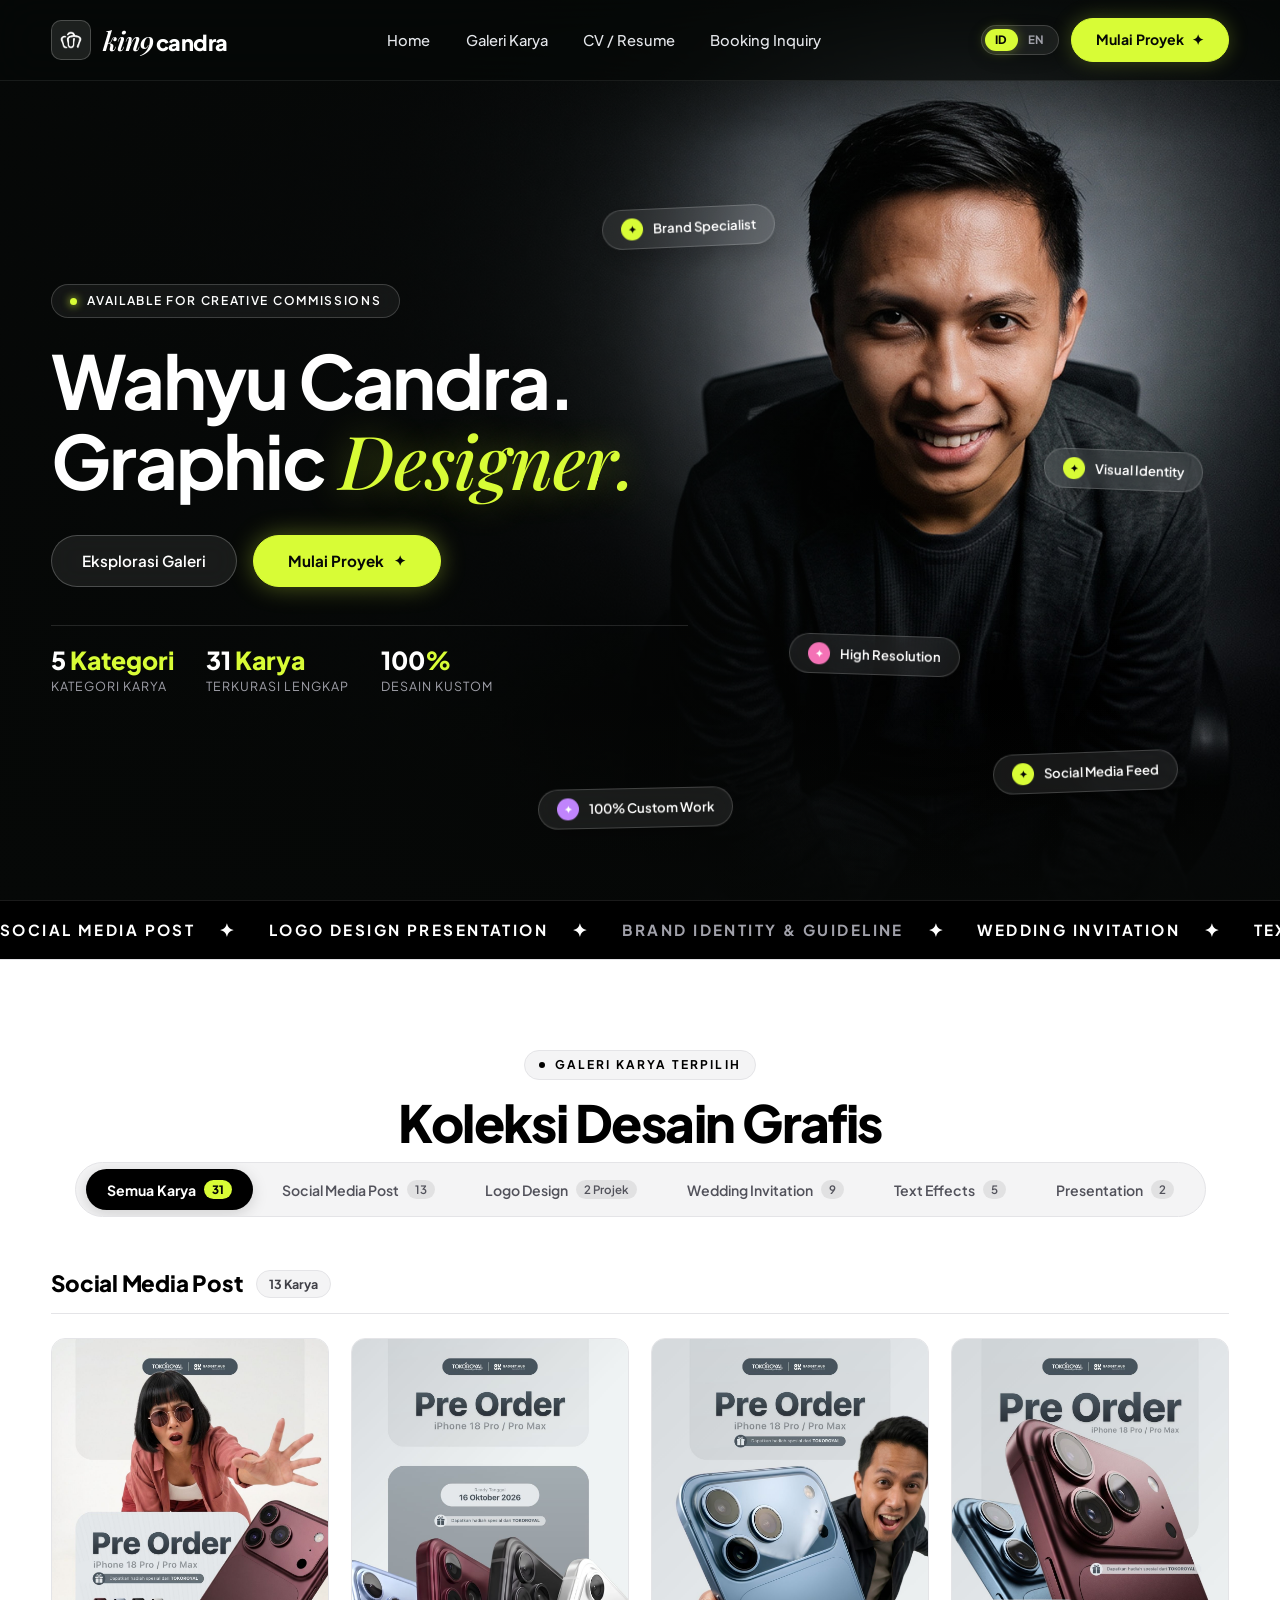
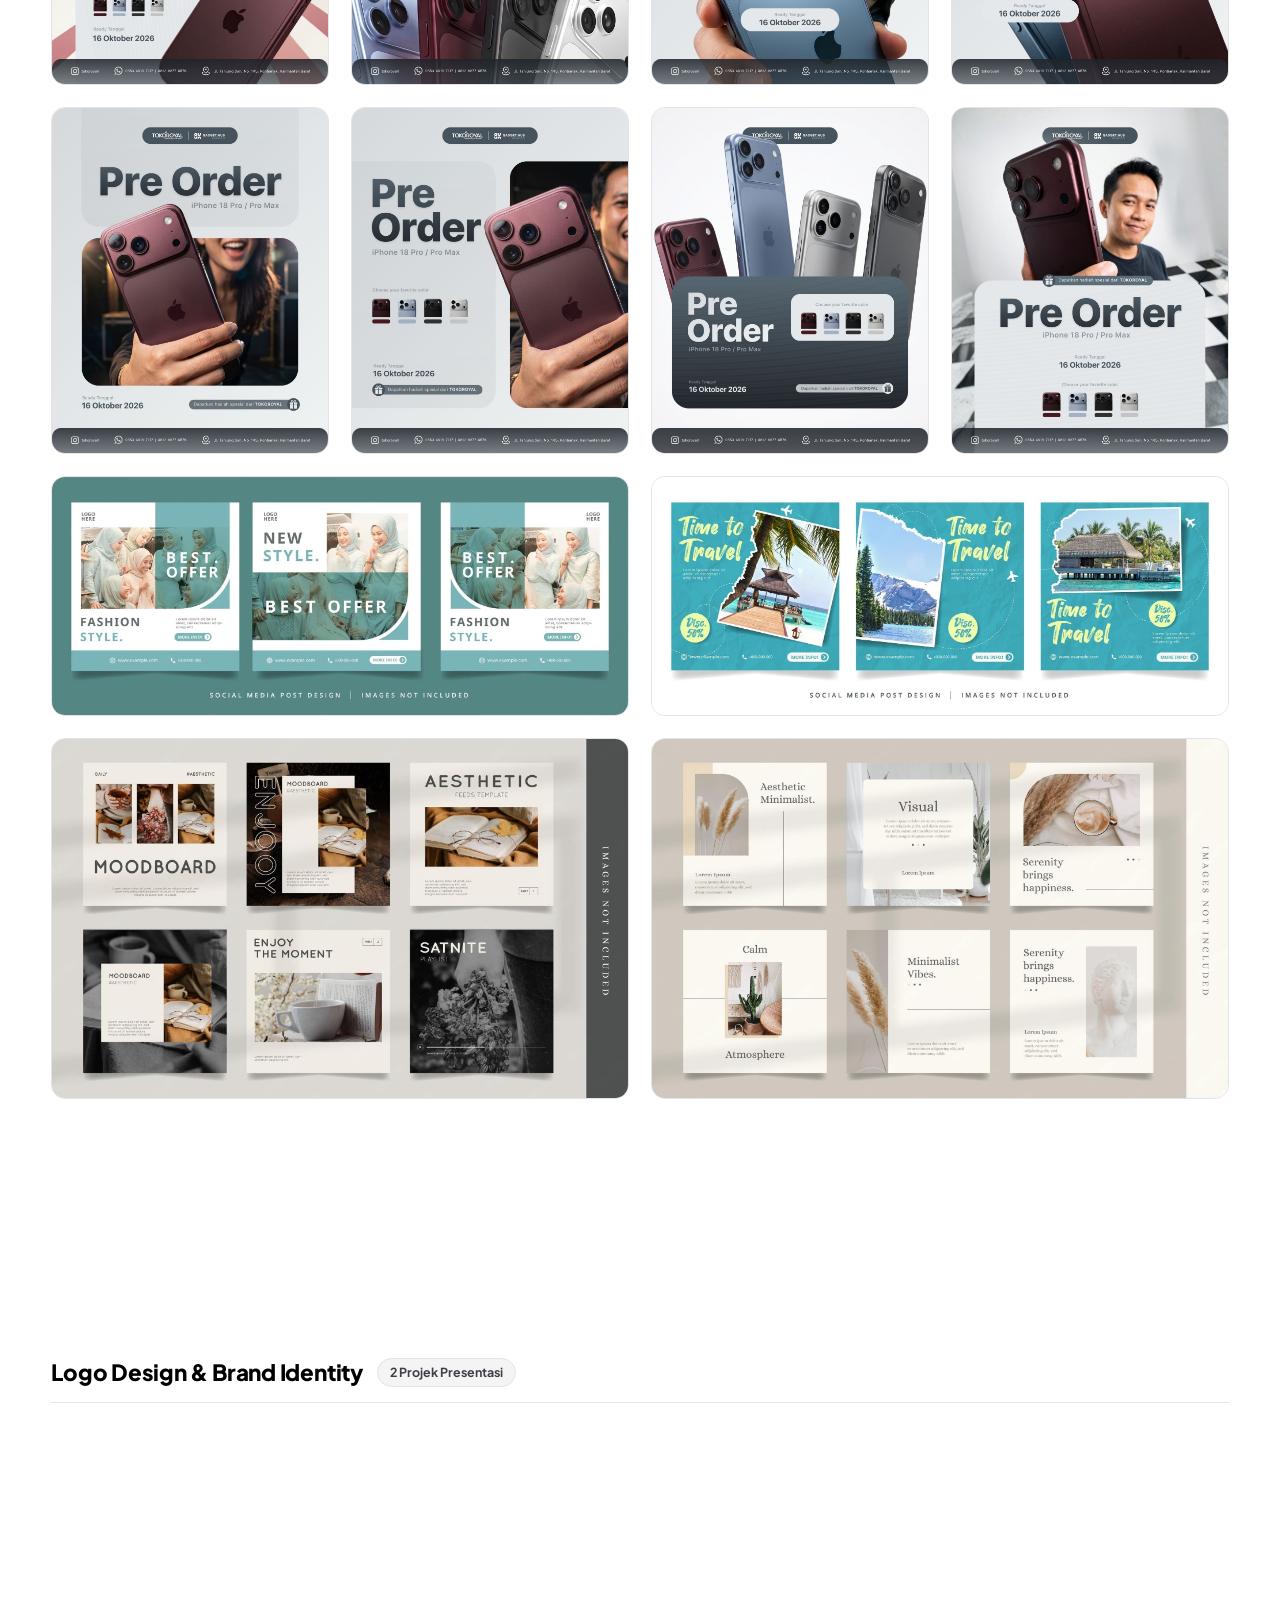
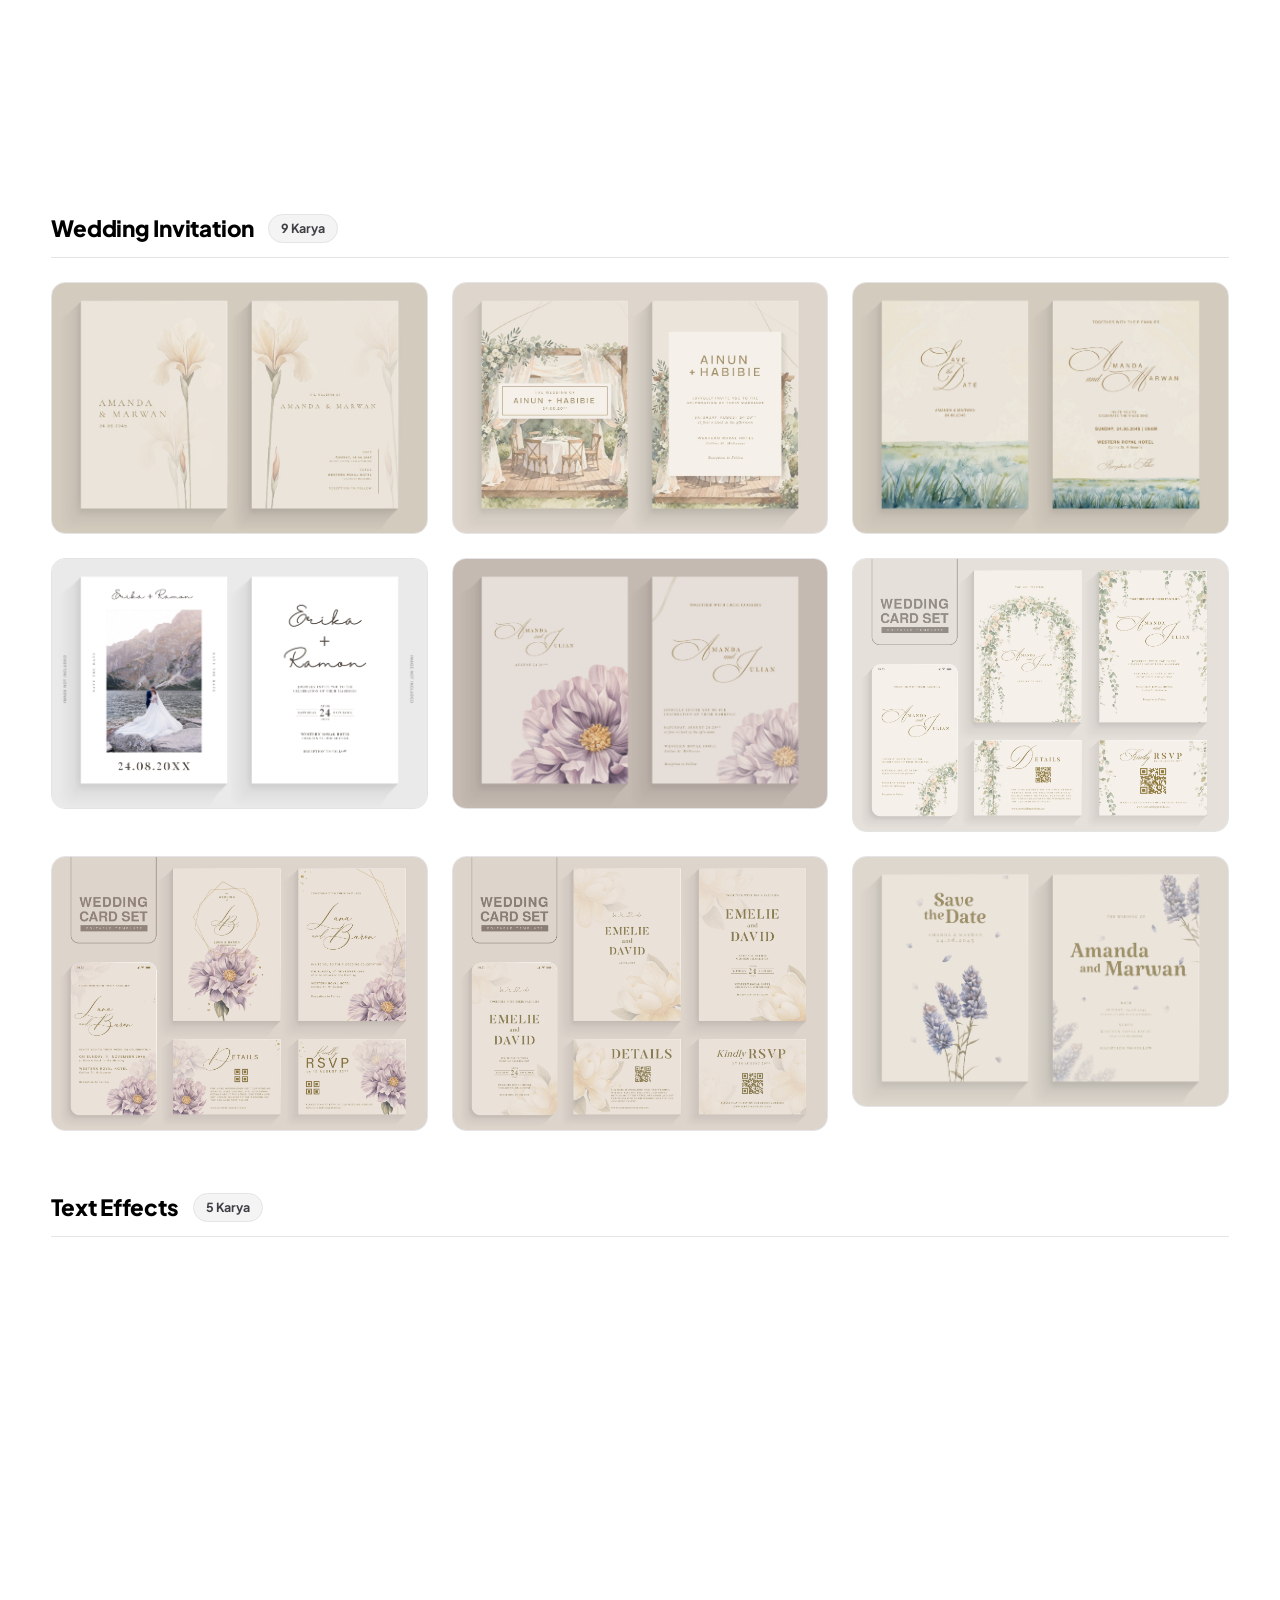
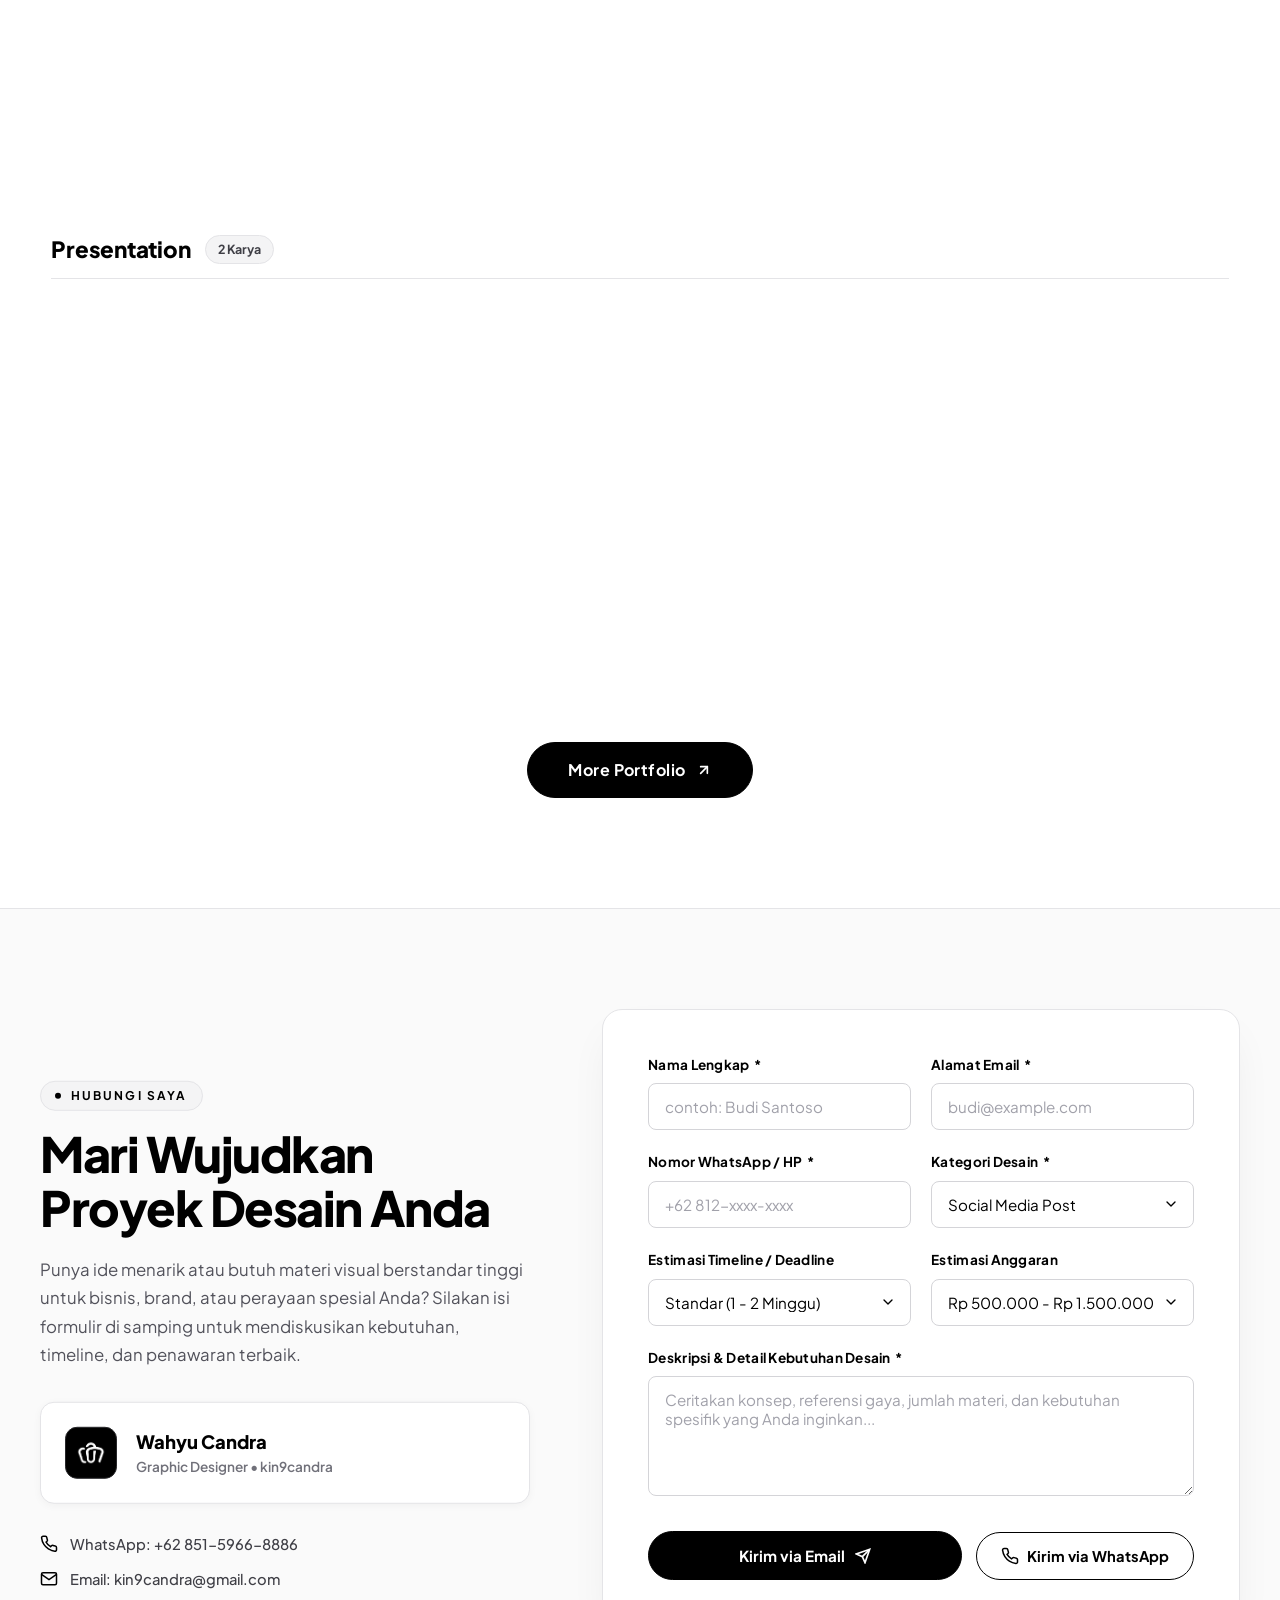
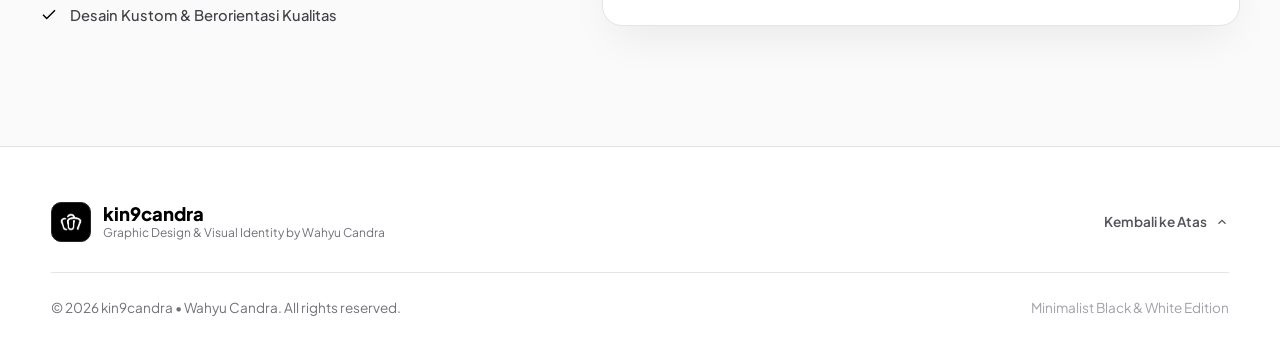
==== commit 2dad7c28: "update konten portofolio" ====
--- a/index.html
+++ b/index.html
@@ -37,20 +37,27 @@
 
         <!-- Navigation Links (Desktop & Mobile Drawer) -->
         <ul class="nav-links" id="navLinks">
-          <li><a href="#hero" class="nav-link">Home</a></li>
-          <li><a href="#gallery" class="nav-link">Galeri Karya</a></li>
-          <li><a href="#booking" class="nav-link">Booking Inquiry</a></li>
+          <li><a href="#hero" class="nav-link" data-i18n="nav_home">Home</a></li>
+          <li><a href="#gallery" class="nav-link" data-i18n="nav_gallery">Galeri Karya</a></li>
+          <li><a href="cv.html" class="nav-link" target="_blank" data-i18n="nav_cv">CV / Resume</a></li>
+          <li><a href="#booking" class="nav-link" data-i18n="nav_booking">Booking Inquiry</a></li>
           <li class="mobile-cta-item">
             <a href="#booking" class="btn-header-cta mobile-drawer-btn">
-              <span>Mulai Proyek</span>
+              <span data-i18n="nav_cta">Mulai Proyek</span>
               <span class="btn-sparkle">✦</span>
             </a>
           </li>
         </ul>
 
         <div class="header-right-actions">
+          <!-- Language Switcher Pill Toggle -->
+          <button type="button" class="lang-switch" id="langSwitch" aria-label="Ganti Bahasa / Switch Language" title="Ganti Bahasa / Switch Language">
+            <span class="lang-option lang-id active">ID</span>
+            <span class="lang-option lang-en">EN</span>
+          </button>
+
           <a href="#booking" class="btn-header-cta desktop-cta">
-            <span>Mulai Proyek</span>
+            <span data-i18n="nav_cta">Mulai Proyek</span>
             <span class="btn-sparkle">✦</span>
           </a>
 
@@ -117,7 +124,7 @@
             
             <div class="hero-status-pill">
               <span class="status-dot-pulse"></span>
-              <span>Available for Creative Commissions</span>
+              <span data-i18n="hero_available">Available for Creative Commissions</span>
             </div>
             
             <h1 class="hero-main-heading">
@@ -129,26 +136,26 @@
 
             <div class="hero-cta-group">
               <a href="#gallery" class="btn-hero-glass">
-                <span>Eksplorasi Galeri</span>
+                <span data-i18n="hero_btn_explore">Eksplorasi Galeri</span>
               </a>
               <a href="#booking" class="btn-hero-lime">
-                <span>Mulai Proyek</span>
+                <span data-i18n="hero_btn_start">Mulai Proyek</span>
                 <span class="sparkle-icon">✦</span>
               </a>
             </div>
 
             <div class="hero-stats-row">
               <div class="hero-stat-item">
-                <div class="stat-num">5 <span>Kategori</span></div>
-                <div class="stat-label">Kategori Karya</div>
+                <div class="stat-num" data-i18n="stat_num_cat" data-i18n-html="true">5 <span>Kategori</span></div>
+                <div class="stat-label" data-i18n="stat_lbl_cat">Kategori Karya</div>
               </div>
               <div class="hero-stat-item">
-                <div class="stat-num">31 <span>Karya</span></div>
-                <div class="stat-label">Terkurasi Lengkap</div>
+                <div class="stat-num" data-i18n="stat_num_curated" data-i18n-html="true">31 <span>Karya</span></div>
+                <div class="stat-label" data-i18n="stat_lbl_curated">Terkurasi Lengkap</div>
               </div>
               <div class="hero-stat-item">
-                <div class="stat-num">100<span>%</span></div>
-                <div class="stat-label">Desain Kustom</div>
+                <div class="stat-num" data-i18n="stat_num_custom" data-i18n-html="true">100<span>%</span></div>
+                <div class="stat-label" data-i18n="stat_lbl_custom">Desain Kustom</div>
               </div>
             </div>
 
@@ -195,14 +202,14 @@
       <div class="full-width-container">
         
         <div class="gallery-header">
-          <span class="section-label">Galeri Karya Terpilih</span>
-          <h2 class="gallery-title display-title">Koleksi Desain Grafis</h2>
+          <span class="section-label" data-i18n="gallery_label">Galeri Karya Terpilih</span>
+          <h2 class="gallery-title display-title" data-i18n="gallery_title">Koleksi Desain Grafis</h2>
 
           <!-- Category Filters (Always Single Row with Horizontal Scroll) -->
           <div class="filter-tabs-wrapper">
             <div class="filter-tabs" role="tablist">
               <button type="button" class="filter-btn active" data-filter="all">
-                <span>Semua Karya</span>
+                <span data-i18n="filter_all">Semua Karya</span>
                 <span class="filter-badge">31</span>
               </button>
               <button type="button" class="filter-btn" data-filter="social-media">
@@ -233,7 +240,7 @@
         <div class="category-block" data-category="social-media">
           <div class="category-block-header">
             <h3 class="category-block-title">Social Media Post</h3>
-            <span class="category-block-count">13 Karya</span>
+            <span class="category-block-count" data-i18n="cat_count_sosmed">13 Karya</span>
           </div>
 
           <div class="gallery-grid-row">
@@ -245,7 +252,7 @@
                   <span class="item-category-tag">Social Media Post</span>
                   <h3 class="item-title">[Fake Project] Social Media Post - Toko Royal</h3>
                   <div class="item-action-row">
-                    <span class="item-view-btn">Lihat Penuh</span>
+                    <span class="item-view-btn" data-i18n="item_view_full">Lihat Penuh</span>
                     <div class="item-expand-icon">
                       <svg width="14" height="14" viewBox="0 0 24 24" fill="none" stroke="currentColor" stroke-width="2"><path d="M15 3h6v6M9 21H3v-6M21 3l-7 7M3 21l7-7"/></svg>
                     </div>
@@ -261,7 +268,7 @@
                   <span class="item-category-tag">Social Media Post</span>
                   <h3 class="item-title">[Fake Project] Social Media Post - Toko Royal</h3>
                   <div class="item-action-row">
-                    <span class="item-view-btn">Lihat Penuh</span>
+                    <span class="item-view-btn" data-i18n="item_view_full">Lihat Penuh</span>
                     <div class="item-expand-icon">
                       <svg width="14" height="14" viewBox="0 0 24 24" fill="none" stroke="currentColor" stroke-width="2"><path d="M15 3h6v6M9 21H3v-6M21 3l-7 7M3 21l7-7"/></svg>
                     </div>
@@ -277,7 +284,7 @@
                   <span class="item-category-tag">Social Media Post</span>
                   <h3 class="item-title">[Fake Project] Social Media Post - Toko Royal</h3>
                   <div class="item-action-row">
-                    <span class="item-view-btn">Lihat Penuh</span>
+                    <span class="item-view-btn" data-i18n="item_view_full">Lihat Penuh</span>
                     <div class="item-expand-icon">
                       <svg width="14" height="14" viewBox="0 0 24 24" fill="none" stroke="currentColor" stroke-width="2"><path d="M15 3h6v6M9 21H3v-6M21 3l-7 7M3 21l7-7"/></svg>
                     </div>
@@ -293,7 +300,7 @@
                   <span class="item-category-tag">Social Media Post</span>
                   <h3 class="item-title">[Fake Project] Social Media Post - Toko Royal</h3>
                   <div class="item-action-row">
-                    <span class="item-view-btn">Lihat Penuh</span>
+                    <span class="item-view-btn" data-i18n="item_view_full">Lihat Penuh</span>
                     <div class="item-expand-icon">
                       <svg width="14" height="14" viewBox="0 0 24 24" fill="none" stroke="currentColor" stroke-width="2"><path d="M15 3h6v6M9 21H3v-6M21 3l-7 7M3 21l7-7"/></svg>
                     </div>
@@ -309,7 +316,7 @@
                   <span class="item-category-tag">Social Media Post</span>
                   <h3 class="item-title">[Fake Project] Social Media Post - Toko Royal</h3>
                   <div class="item-action-row">
-                    <span class="item-view-btn">Lihat Penuh</span>
+                    <span class="item-view-btn" data-i18n="item_view_full">Lihat Penuh</span>
                     <div class="item-expand-icon">
                       <svg width="14" height="14" viewBox="0 0 24 24" fill="none" stroke="currentColor" stroke-width="2"><path d="M15 3h6v6M9 21H3v-6M21 3l-7 7M3 21l7-7"/></svg>
                     </div>
@@ -325,7 +332,7 @@
                   <span class="item-category-tag">Social Media Post</span>
                   <h3 class="item-title">[Fake Project] Social Media Post - Toko Royal</h3>
                   <div class="item-action-row">
-                    <span class="item-view-btn">Lihat Penuh</span>
+                    <span class="item-view-btn" data-i18n="item_view_full">Lihat Penuh</span>
                     <div class="item-expand-icon">
                       <svg width="14" height="14" viewBox="0 0 24 24" fill="none" stroke="currentColor" stroke-width="2"><path d="M15 3h6v6M9 21H3v-6M21 3l-7 7M3 21l7-7"/></svg>
                     </div>
@@ -341,7 +348,7 @@
                   <span class="item-category-tag">Social Media Post</span>
                   <h3 class="item-title">[Fake Project] Social Media Post - Toko Royal</h3>
                   <div class="item-action-row">
-                    <span class="item-view-btn">Lihat Penuh</span>
+                    <span class="item-view-btn" data-i18n="item_view_full">Lihat Penuh</span>
                     <div class="item-expand-icon">
                       <svg width="14" height="14" viewBox="0 0 24 24" fill="none" stroke="currentColor" stroke-width="2"><path d="M15 3h6v6M9 21H3v-6M21 3l-7 7M3 21l7-7"/></svg>
                     </div>
@@ -357,7 +364,7 @@
                   <span class="item-category-tag">Social Media Post</span>
                   <h3 class="item-title">[Fake Project] Social Media Post - Toko Royal</h3>
                   <div class="item-action-row">
-                    <span class="item-view-btn">Lihat Penuh</span>
+                    <span class="item-view-btn" data-i18n="item_view_full">Lihat Penuh</span>
                     <div class="item-expand-icon">
                       <svg width="14" height="14" viewBox="0 0 24 24" fill="none" stroke="currentColor" stroke-width="2"><path d="M15 3h6v6M9 21H3v-6M21 3l-7 7M3 21l7-7"/></svg>
                     </div>
@@ -373,7 +380,7 @@
                   <span class="item-category-tag">Social Media Post</span>
                   <h3 class="item-title">Modern Typography Post #09</h3>
                   <div class="item-action-row">
-                    <span class="item-view-btn">Lihat Penuh</span>
+                    <span class="item-view-btn" data-i18n="item_view_full">Lihat Penuh</span>
                     <div class="item-expand-icon">
                       <svg width="14" height="14" viewBox="0 0 24 24" fill="none" stroke="currentColor" stroke-width="2"><path d="M15 3h6v6M9 21H3v-6M21 3l-7 7M3 21l7-7"/></svg>
                     </div>
@@ -389,7 +396,7 @@
                   <span class="item-category-tag">Social Media Post</span>
                   <h3 class="item-title">Product Highlight Feed #10</h3>
                   <div class="item-action-row">
-                    <span class="item-view-btn">Lihat Penuh</span>
+                    <span class="item-view-btn" data-i18n="item_view_full">Lihat Penuh</span>
                     <div class="item-expand-icon">
                       <svg width="14" height="14" viewBox="0 0 24 24" fill="none" stroke="currentColor" stroke-width="2"><path d="M15 3h6v6M9 21H3v-6M21 3l-7 7M3 21l7-7"/></svg>
                     </div>
@@ -406,7 +413,7 @@
                   <span class="item-category-tag">Social Media Post</span>
                   <h3 class="item-title">Aesthetic Moodboard Series</h3>
                   <div class="item-action-row">
-                    <span class="item-view-btn">Lihat Penuh</span>
+                    <span class="item-view-btn" data-i18n="item_view_full">Lihat Penuh</span>
                     <div class="item-expand-icon">
                       <svg width="14" height="14" viewBox="0 0 24 24" fill="none" stroke="currentColor" stroke-width="2"><path d="M15 3h6v6M9 21H3v-6M21 3l-7 7M3 21l7-7"/></svg>
                     </div>
@@ -423,7 +430,7 @@
                   <span class="item-category-tag">Social Media Post</span>
                   <h3 class="item-title">Minimalist Atmosphere Feed</h3>
                   <div class="item-action-row">
-                    <span class="item-view-btn">Lihat Penuh</span>
+                    <span class="item-view-btn" data-i18n="item_view_full">Lihat Penuh</span>
                     <div class="item-expand-icon">
                       <svg width="14" height="14" viewBox="0 0 24 24" fill="none" stroke="currentColor" stroke-width="2"><path d="M15 3h6v6M9 21H3v-6M21 3l-7 7M3 21l7-7"/></svg>
                     </div>
@@ -440,7 +447,7 @@
                   <span class="item-category-tag">Social Media Post</span>
                   <h3 class="item-title">Special Event Post #08</h3>
                   <div class="item-action-row">
-                    <span class="item-view-btn">Lihat Penuh</span>
+                    <span class="item-view-btn" data-i18n="item_view_full">Lihat Penuh</span>
                     <div class="item-expand-icon">
                       <svg width="14" height="14" viewBox="0 0 24 24" fill="none" stroke="currentColor" stroke-width="2"><path d="M15 3h6v6M9 21H3v-6M21 3l-7 7M3 21l7-7"/></svg>
                     </div>
@@ -455,7 +462,7 @@
         <div class="category-block" data-category="logo-design">
           <div class="category-block-header">
             <h3 class="category-block-title">Logo Design &amp; Brand Identity</h3>
-            <span class="category-block-count">2 Projek Presentasi</span>
+            <span class="category-block-count" data-i18n="cat_count_logo">2 Projek Presentasi</span>
           </div>
 
           <div class="gallery-grid-row gallery-grid-logo">
@@ -464,14 +471,14 @@
               <div class="item-thumb-wrapper">
                 <div class="multi-slide-badge">
                   <svg width="14" height="14" viewBox="0 0 24 24" fill="none" stroke="currentColor" stroke-width="2.5"><path d="M19 14l-7 7m0 0l-7-7m7 7V3"></path></svg>
-                  <span>33 Halaman (Scroll View)</span>
+                  <span data-i18n="logo_slides_33">33 Halaman (Scroll View)</span>
                 </div>
                 <img src="Logo/PROJEK%201/PENJELASAN%20IDENTITAS%20VISUAL%20PONTIANAK%20254-01.jpg" alt="Identitas Visual Pontianak 254 - Halaman 01" class="item-img" loading="lazy">
                 <div class="item-overlay">
                   <span class="item-category-tag">Logo Design &amp; Brand Identity</span>
                   <h3 class="item-title">Identitas Visual Pontianak 254</h3>
                   <div class="item-action-row">
-                    <span class="item-view-btn">Buka Presentasi (Scroll ke Bawah)</span>
+                    <span class="item-view-btn" data-i18n="logo_view_btn">Buka Presentasi (Scroll ke Bawah)</span>
                     <div class="item-expand-icon">
                       <svg width="14" height="14" viewBox="0 0 24 24" fill="none" stroke="currentColor" stroke-width="2"><path d="M15 3h6v6M9 21H3v-6M21 3l-7 7M3 21l7-7"/></svg>
                     </div>
@@ -485,14 +492,14 @@
               <div class="item-thumb-wrapper">
                 <div class="multi-slide-badge">
                   <svg width="14" height="14" viewBox="0 0 24 24" fill="none" stroke="currentColor" stroke-width="2.5"><path d="M19 14l-7 7m0 0l-7-7m7 7V3"></path></svg>
-                  <span>27 Halaman (Scroll View)</span>
+                  <span data-i18n="logo_slides_27">27 Halaman (Scroll View)</span>
                 </div>
                 <img src="Logo/PROJEK%202/LOGO%20PRESENTATION%20STYLE%201-01.jpg" alt="Logo Presentation Style 1 - Halaman 01" class="item-img" loading="lazy">
                 <div class="item-overlay">
                   <span class="item-category-tag">Logo Design &amp; Brand Identity</span>
                   <h3 class="item-title">Logo Presentation &amp; Guidelines</h3>
                   <div class="item-action-row">
-                    <span class="item-view-btn">Buka Presentasi (Scroll ke Bawah)</span>
+                    <span class="item-view-btn" data-i18n="logo_view_btn">Buka Presentasi (Scroll ke Bawah)</span>
                     <div class="item-expand-icon">
                       <svg width="14" height="14" viewBox="0 0 24 24" fill="none" stroke="currentColor" stroke-width="2"><path d="M15 3h6v6M9 21H3v-6M21 3l-7 7M3 21l7-7"/></svg>
                     </div>
@@ -507,7 +514,7 @@
         <div class="category-block" data-category="wedding-invitation">
           <div class="category-block-header">
             <h3 class="category-block-title">Wedding Invitation</h3>
-            <span class="category-block-count">9 Karya</span>
+            <span class="category-block-count" data-i18n="cat_count_wedding">9 Karya</span>
           </div>
 
           <div class="gallery-grid-row">
@@ -519,7 +526,7 @@
                   <span class="item-category-tag">Wedding Invitation</span>
                   <h3 class="item-title">Invitation Template - Amanda &amp; Marwan</h3>
                   <div class="item-action-row">
-                    <span class="item-view-btn">Lihat Penuh</span>
+                    <span class="item-view-btn" data-i18n="item_view_full">Lihat Penuh</span>
                     <div class="item-expand-icon">
                       <svg width="14" height="14" viewBox="0 0 24 24" fill="none" stroke="currentColor" stroke-width="2"><path d="M15 3h6v6M9 21H3v-6M21 3l-7 7M3 21l7-7"/></svg>
                     </div>
@@ -536,7 +543,7 @@
                   <span class="item-category-tag">Wedding Invitation</span>
                   <h3 class="item-title">Invitation Template - Ainun &amp; Habibie</h3>
                   <div class="item-action-row">
-                    <span class="item-view-btn">Lihat Penuh</span>
+                    <span class="item-view-btn" data-i18n="item_view_full">Lihat Penuh</span>
                     <div class="item-expand-icon">
                       <svg width="14" height="14" viewBox="0 0 24 24" fill="none" stroke="currentColor" stroke-width="2"><path d="M15 3h6v6M9 21H3v-6M21 3l-7 7M3 21l7-7"/></svg>
                     </div>
@@ -552,7 +559,7 @@
                   <span class="item-category-tag">Wedding Invitation</span>
                   <h3 class="item-title">Invitation Template #188</h3>
                   <div class="item-action-row">
-                    <span class="item-view-btn">Lihat Penuh</span>
+                    <span class="item-view-btn" data-i18n="item_view_full">Lihat Penuh</span>
                     <div class="item-expand-icon">
                       <svg width="14" height="14" viewBox="0 0 24 24" fill="none" stroke="currentColor" stroke-width="2"><path d="M15 3h6v6M9 21H3v-6M21 3l-7 7M3 21l7-7"/></svg>
                     </div>
@@ -568,7 +575,7 @@
                   <span class="item-category-tag">Wedding Invitation</span>
                   <h3 class="item-title">Invitation Template #210</h3>
                   <div class="item-action-row">
-                    <span class="item-view-btn">Lihat Penuh</span>
+                    <span class="item-view-btn" data-i18n="item_view_full">Lihat Penuh</span>
                     <div class="item-expand-icon">
                       <svg width="14" height="14" viewBox="0 0 24 24" fill="none" stroke="currentColor" stroke-width="2"><path d="M15 3h6v6M9 21H3v-6M21 3l-7 7M3 21l7-7"/></svg>
                     </div>
@@ -584,7 +591,7 @@
                   <span class="item-category-tag">Wedding Invitation</span>
                   <h3 class="item-title">Invitation Template #241</h3>
                   <div class="item-action-row">
-                    <span class="item-view-btn">Lihat Penuh</span>
+                    <span class="item-view-btn" data-i18n="item_view_full">Lihat Penuh</span>
                     <div class="item-expand-icon">
                       <svg width="14" height="14" viewBox="0 0 24 24" fill="none" stroke="currentColor" stroke-width="2"><path d="M15 3h6v6M9 21H3v-6M21 3l-7 7M3 21l7-7"/></svg>
                     </div>
@@ -600,7 +607,7 @@
                   <span class="item-category-tag">Wedding Invitation</span>
                   <h3 class="item-title">Invitation Template #346</h3>
                   <div class="item-action-row">
-                    <span class="item-view-btn">Lihat Penuh</span>
+                    <span class="item-view-btn" data-i18n="item_view_full">Lihat Penuh</span>
                     <div class="item-expand-icon">
                       <svg width="14" height="14" viewBox="0 0 24 24" fill="none" stroke="currentColor" stroke-width="2"><path d="M15 3h6v6M9 21H3v-6M21 3l-7 7M3 21l7-7"/></svg>
                     </div>
@@ -616,7 +623,7 @@
                   <span class="item-category-tag">Wedding Invitation</span>
                   <h3 class="item-title">Invitation Template #365</h3>
                   <div class="item-action-row">
-                    <span class="item-view-btn">Lihat Penuh</span>
+                    <span class="item-view-btn" data-i18n="item_view_full">Lihat Penuh</span>
                     <div class="item-expand-icon">
                       <svg width="14" height="14" viewBox="0 0 24 24" fill="none" stroke="currentColor" stroke-width="2"><path d="M15 3h6v6M9 21H3v-6M21 3l-7 7M3 21l7-7"/></svg>
                     </div>
@@ -632,7 +639,7 @@
                   <span class="item-category-tag">Wedding Invitation</span>
                   <h3 class="item-title">Invitation Template #384</h3>
                   <div class="item-action-row">
-                    <span class="item-view-btn">Lihat Penuh</span>
+                    <span class="item-view-btn" data-i18n="item_view_full">Lihat Penuh</span>
                     <div class="item-expand-icon">
                       <svg width="14" height="14" viewBox="0 0 24 24" fill="none" stroke="currentColor" stroke-width="2"><path d="M15 3h6v6M9 21H3v-6M21 3l-7 7M3 21l7-7"/></svg>
                     </div>
@@ -648,7 +655,7 @@
                   <span class="item-category-tag">Wedding Invitation</span>
                   <h3 class="item-title">Invitation Template #417</h3>
                   <div class="item-action-row">
-                    <span class="item-view-btn">Lihat Penuh</span>
+                    <span class="item-view-btn" data-i18n="item_view_full">Lihat Penuh</span>
                     <div class="item-expand-icon">
                       <svg width="14" height="14" viewBox="0 0 24 24" fill="none" stroke="currentColor" stroke-width="2"><path d="M15 3h6v6M9 21H3v-6M21 3l-7 7M3 21l7-7"/></svg>
                     </div>
@@ -663,7 +670,7 @@
         <div class="category-block" data-category="text-effects">
           <div class="category-block-header">
             <h3 class="category-block-title">Text Effects</h3>
-            <span class="category-block-count">5 Karya</span>
+            <span class="category-block-count" data-i18n="cat_count_text">5 Karya</span>
           </div>
 
           <div class="gallery-grid-row">
@@ -674,7 +681,7 @@
                   <span class="item-category-tag">Text Effects</span>
                   <h3 class="item-title">3D Glossy Emerald &amp; Lime - Green Text Effect</h3>
                   <div class="item-action-row">
-                    <span class="item-view-btn">Lihat Penuh</span>
+                    <span class="item-view-btn" data-i18n="item_view_full">Lihat Penuh</span>
                     <div class="item-expand-icon">
                       <svg width="14" height="14" viewBox="0 0 24 24" fill="none" stroke="currentColor" stroke-width="2"><path d="M15 3h6v6M9 21H3v-6M21 3l-7 7M3 21l7-7"/></svg>
                     </div>
@@ -690,7 +697,7 @@
                   <span class="item-category-tag">Text Effects</span>
                   <h3 class="item-title">3D Playful Textured - Back to School Text Effect</h3>
                   <div class="item-action-row">
-                    <span class="item-view-btn">Lihat Penuh</span>
+                    <span class="item-view-btn" data-i18n="item_view_full">Lihat Penuh</span>
                     <div class="item-expand-icon">
                       <svg width="14" height="14" viewBox="0 0 24 24" fill="none" stroke="currentColor" stroke-width="2"><path d="M15 3h6v6M9 21H3v-6M21 3l-7 7M3 21l7-7"/></svg>
                     </div>
@@ -706,7 +713,7 @@
                   <span class="item-category-tag">Text Effects</span>
                   <h3 class="item-title">Minimalist 3D Isometric - White Space Text Effect</h3>
                   <div class="item-action-row">
-                    <span class="item-view-btn">Lihat Penuh</span>
+                    <span class="item-view-btn" data-i18n="item_view_full">Lihat Penuh</span>
                     <div class="item-expand-icon">
                       <svg width="14" height="14" viewBox="0 0 24 24" fill="none" stroke="currentColor" stroke-width="2"><path d="M15 3h6v6M9 21H3v-6M21 3l-7 7M3 21l7-7"/></svg>
                     </div>
@@ -722,7 +729,7 @@
                   <span class="item-category-tag">Text Effects</span>
                   <h3 class="item-title">Paper Cutout &amp; Sketch - Back to School Text Effect</h3>
                   <div class="item-action-row">
-                    <span class="item-view-btn">Lihat Penuh</span>
+                    <span class="item-view-btn" data-i18n="item_view_full">Lihat Penuh</span>
                     <div class="item-expand-icon">
                       <svg width="14" height="14" viewBox="0 0 24 24" fill="none" stroke="currentColor" stroke-width="2"><path d="M15 3h6v6M9 21H3v-6M21 3l-7 7M3 21l7-7"/></svg>
                     </div>
@@ -738,7 +745,7 @@
                   <span class="item-category-tag">Text Effects</span>
                   <h3 class="item-title">3D Cartoon Game Style - Little Heroes Text Effect</h3>
                   <div class="item-action-row">
-                    <span class="item-view-btn">Lihat Penuh</span>
+                    <span class="item-view-btn" data-i18n="item_view_full">Lihat Penuh</span>
                     <div class="item-expand-icon">
                       <svg width="14" height="14" viewBox="0 0 24 24" fill="none" stroke="currentColor" stroke-width="2"><path d="M15 3h6v6M9 21H3v-6M21 3l-7 7M3 21l7-7"/></svg>
                     </div>
@@ -753,7 +760,7 @@
         <div class="category-block" data-category="presentation">
           <div class="category-block-header">
             <h3 class="category-block-title">Presentation</h3>
-            <span class="category-block-count">2 Karya</span>
+            <span class="category-block-count" data-i18n="cat_count_pres">2 Karya</span>
           </div>
 
           <div class="gallery-grid-row">
@@ -764,7 +771,7 @@
                   <span class="item-category-tag">Presentation</span>
                   <h3 class="item-title">Corporate Business &amp; Company Profile - Presentation Template</h3>
                   <div class="item-action-row">
-                    <span class="item-view-btn">Lihat Penuh</span>
+                    <span class="item-view-btn" data-i18n="item_view_full">Lihat Penuh</span>
                     <div class="item-expand-icon">
                       <svg width="14" height="14" viewBox="0 0 24 24" fill="none" stroke="currentColor" stroke-width="2"><path d="M15 3h6v6M9 21H3v-6M21 3l-7 7M3 21l7-7"/></svg>
                     </div>
@@ -780,7 +787,7 @@
                   <span class="item-category-tag">Presentation</span>
                   <h3 class="item-title">Modern Monochrome Business &amp; Infographic - Presentation Template</h3>
                   <div class="item-action-row">
-                    <span class="item-view-btn">Lihat Penuh</span>
+                    <span class="item-view-btn" data-i18n="item_view_full">Lihat Penuh</span>
                     <div class="item-expand-icon">
                       <svg width="14" height="14" viewBox="0 0 24 24" fill="none" stroke="currentColor" stroke-width="2"><path d="M15 3h6v6M9 21H3v-6M21 3l-7 7M3 21l7-7"/></svg>
                     </div>
@@ -796,7 +803,7 @@
         <!-- More Portfolio Button -->
         <div class="more-portfolio-wrap">
           <a href="https://www.magnific.com/author/kin9candrastock" target="_blank" rel="noopener noreferrer" class="btn-more-portfolio">
-            <span>More Portfolio</span>
+            <span data-i18n="more_portfolio_btn">More Portfolio</span>
             <svg width="16" height="16" viewBox="0 0 24 24" fill="none" stroke="currentColor" stroke-width="2.5" stroke-linecap="round" stroke-linejoin="round">
               <line x1="7" y1="17" x2="17" y2="7"></line>
               <polyline points="7 7 17 7 17 17"></polyline>
@@ -820,7 +827,7 @@
         </div>
         <button class="scroll-modal-close-btn" id="scrollModalClose" aria-label="Tutup presentasi">
           <svg width="16" height="16" viewBox="0 0 24 24" fill="none" stroke="currentColor" stroke-width="2.5"><line x1="18" y1="6" x2="6" y2="18"></line><line x1="6" y1="6" x2="18" y2="18"></line></svg>
-          <span>Tutup</span>
+          <span data-i18n="modal_close_btn">Tutup</span>
         </button>
       </div>
 
@@ -870,9 +877,9 @@
           
           <!-- Left Column: Context & Direct Contact -->
           <div class="booking-info">
-            <span class="section-label">Hubungi Saya</span>
-            <h2 class="display-title">Mari Wujudkan Proyek Desain Anda</h2>
-            <p>
+            <span class="section-label" data-i18n="booking_label">Hubungi Saya</span>
+            <h2 class="display-title" data-i18n="booking_title">Mari Wujudkan Proyek Desain Anda</h2>
+            <p data-i18n="booking_desc">
               Punya ide menarik atau butuh materi visual berstandar tinggi untuk bisnis, brand, atau perayaan spesial Anda? Silakan isi formulir di samping untuk mendiskusikan kebutuhan, timeline, dan penawaran terbaik.
             </p>
 
@@ -897,7 +904,7 @@
               </div>
               <div class="contact-pill-item">
                 <svg width="18" height="18" viewBox="0 0 24 24" fill="none" stroke="currentColor" stroke-width="2"><polyline points="20 6 9 17 4 12"></polyline></svg>
-                <span>Desain Kustom &amp; Berorientasi Kualitas</span>
+                <span data-i18n="booking_pill_quality">Desain Kustom &amp; Berorientasi Kualitas</span>
               </div>
             </div>
           </div>
@@ -908,66 +915,66 @@
               
               <div class="form-row">
                 <div class="form-group">
-                  <label for="clientName" class="form-label">Nama Lengkap <span class="req">*</span></label>
-                  <input type="text" id="clientName" class="form-input" placeholder="contoh: Budi Santoso" required>
+                  <label for="clientName" class="form-label"><span data-i18n="form_lbl_name">Nama Lengkap</span> <span class="req">*</span></label>
+                  <input type="text" id="clientName" class="form-input" data-i18n-placeholder="form_ph_name" placeholder="contoh: Budi Santoso" required>
                 </div>
                 <div class="form-group">
-                  <label for="clientEmail" class="form-label">Alamat Email <span class="req">*</span></label>
-                  <input type="email" id="clientEmail" class="form-input" placeholder="budi@example.com" required>
+                  <label for="clientEmail" class="form-label"><span data-i18n="form_lbl_email">Alamat Email</span> <span class="req">*</span></label>
+                  <input type="email" id="clientEmail" class="form-input" data-i18n-placeholder="form_ph_email" placeholder="budi@example.com" required>
                 </div>
               </div>
 
               <div class="form-row">
                 <div class="form-group">
-                  <label for="clientPhone" class="form-label">Nomor WhatsApp / HP <span class="req">*</span></label>
+                  <label for="clientPhone" class="form-label"><span data-i18n="form_lbl_phone">Nomor WhatsApp / HP</span> <span class="req">*</span></label>
                   <input type="tel" id="clientPhone" class="form-input" placeholder="+62 812-xxxx-xxxx" required>
                 </div>
                 <div class="form-group">
-                  <label for="projectCategory" class="form-label">Kategori Desain <span class="req">*</span></label>
+                  <label for="projectCategory" class="form-label"><span data-i18n="form_lbl_cat">Kategori Desain</span> <span class="req">*</span></label>
                   <select id="projectCategory" class="form-select" required>
-                    <option value="Social Media Post">Social Media Post</option>
-                    <option value="Logo Design & Brand Identity">Logo Design &amp; Brand Identity</option>
-                    <option value="Wedding Invitation">Wedding Invitation</option>
-                    <option value="Paket Lengkap / Custom Project">Paket Lengkap / Custom Project</option>
+                    <option value="Social Media Post" data-i18n="form_opt_cat_sosmed">Social Media Post</option>
+                    <option value="Logo Design & Brand Identity" data-i18n="form_opt_cat_logo">Logo Design &amp; Brand Identity</option>
+                    <option value="Wedding Invitation" data-i18n="form_opt_cat_wedding">Wedding Invitation</option>
+                    <option value="Paket Lengkap / Custom Project" data-i18n="form_opt_cat_custom">Paket Lengkap / Custom Project</option>
                   </select>
                 </div>
               </div>
 
               <div class="form-row">
                 <div class="form-group">
-                  <label for="projectTimeline" class="form-label">Estimasi Timeline / Deadline</label>
+                  <label for="projectTimeline" class="form-label" data-i18n="form_lbl_timeline">Estimasi Timeline / Deadline</label>
                   <select id="projectTimeline" class="form-select">
-                    <option value="Mendesak / Urgent (&lt; 7 Hari)">Mendesak / Urgent (&lt; 7 Hari)</option>
-                    <option value="Standar (1 - 2 Minggu)" selected>Standar (1 - 2 Minggu)</option>
-                    <option value="Fleksibel (&gt; 2 Minggu)">Fleksibel (&gt; 2 Minggu)</option>
+                    <option value="Mendesak / Urgent (< 7 Hari)" data-i18n="form_opt_time_urgent">Mendesak / Urgent (&lt; 7 Hari)</option>
+                    <option value="Standar (1 - 2 Minggu)" data-i18n="form_opt_time_standard" selected>Standar (1 - 2 Minggu)</option>
+                    <option value="Fleksibel (> 2 Minggu)" data-i18n="form_opt_time_flexible">Fleksibel (&gt; 2 Minggu)</option>
                   </select>
                 </div>
                 <div class="form-group">
-                  <label for="projectBudget" class="form-label">Estimasi Anggaran</label>
+                  <label for="projectBudget" class="form-label" data-i18n="form_lbl_budget">Estimasi Anggaran</label>
                   <select id="projectBudget" class="form-select">
-                    <option value="Under Rp 500.000">Under Rp 500.000</option>
-                    <option value="Rp 500.000 - Rp 1.500.000" selected>Rp 500.000 - Rp 1.500.000</option>
-                    <option value="Rp 1.500.000 - Rp 3.500.000">Rp 1.500.000 - Rp 3.500.000</option>
-                    <option value="Rp 3.500.000+ (Comprehensive Brand)">Rp 3.500.000+ (Comprehensive Brand)</option>
+                    <option value="Under Rp 500.000" data-i18n="form_opt_budget_1">Under Rp 500.000</option>
+                    <option value="Rp 500.000 - Rp 1.500.000" data-i18n="form_opt_budget_2" selected>Rp 500.000 - Rp 1.500.000</option>
+                    <option value="Rp 1.500.000 - Rp 3.500.000" data-i18n="form_opt_budget_3">Rp 1.500.000 - Rp 3.500.000</option>
+                    <option value="Rp 3.500.000+ (Comprehensive Brand)" data-i18n="form_opt_budget_4">Rp 3.500.000+ (Comprehensive Brand)</option>
                   </select>
                 </div>
               </div>
 
               <div class="form-group">
-                <label for="projectDetails" class="form-label">Deskripsi &amp; Detail Kebutuhan Desain <span class="req">*</span></label>
-                <textarea id="projectDetails" class="form-textarea" placeholder="Ceritakan konsep, referensi gaya, jumlah materi, dan kebutuhan spesifik yang Anda inginkan..." required></textarea>
+                <label for="projectDetails" class="form-label"><span data-i18n="form_lbl_details">Deskripsi &amp; Detail Kebutuhan Desain</span> <span class="req">*</span></label>
+                <textarea id="projectDetails" class="form-textarea" data-i18n-placeholder="form_ph_details" placeholder="Ceritakan konsep, referensi gaya, jumlah materi, dan kebutuhan spesifik yang Anda inginkan..." required></textarea>
               </div>
 
               <div class="form-submit-row">
                 <button type="submit" class="btn-submit-booking">
-                  <span>Kirim via Email</span>
+                  <span data-i18n="form_btn_email">Kirim via Email</span>
                   <svg width="16" height="16" viewBox="0 0 24 24" fill="none" stroke="currentColor" stroke-width="2.5"><line x1="22" y1="2" x2="11" y2="13"></line><polygon points="22 2 15 22 11 13 2 9 22 2"></polygon></svg>
                 </button>
                 <button type="button" id="btnSubmitWA" class="btn-wa-booking">
                   <svg width="18" height="18" viewBox="0 0 24 24" fill="none" stroke="currentColor" stroke-width="2">
                     <path d="M22 16.92v3a2 2 0 0 1-2.18 2 19.79 19.79 0 0 1-8.63-3.07 19.5 19.5 0 0 1-6-6 19.79 19.79 0 0 1-3.07-8.67A2 2 0 0 1 4.11 2h3a2 2 0 0 1 2 1.72 12.84 12.84 0 0 0 .7 2.81 2 2 0 0 1-.45 2.11L8.09 9.91a16 16 0 0 0 6 6l1.27-1.27a2 2 0 0 1 2.11-.45 12.84 12.84 0 0 0 2.81.7A2 2 0 0 1 22 16.92z"></path>
                   </svg>
-                  <span>Kirim via WhatsApp</span>
+                  <span data-i18n="form_btn_wa">Kirim via WhatsApp</span>
                 </button>
               </div>
 
@@ -996,7 +1003,7 @@
         </div>
 
         <a href="#hero" class="footer-back-to-top">
-          <span>Kembali ke Atas</span>
+          <span data-i18n="footer_back_top">Kembali ke Atas</span>
           <svg width="14" height="14" viewBox="0 0 24 24" fill="none" stroke="currentColor" stroke-width="2"><polyline points="18 15 12 9 6 15"></polyline></svg>
         </a>
       </div>
@@ -1008,7 +1015,8 @@
     </div>
   </footer>
 
-  <!-- Script -->
+  <!-- Scripts -->
+  <script src="js/i18n.js"></script>
   <script src="js/script.js"></script>
 </body>
 </html>
--- a/css/style.css
+++ b/css/style.css
@@ -329,6 +329,48 @@
   display: flex;
   align-items: center;
   gap: 12px;
+}
+
+/* Language Switch Pill Toggle */
+.lang-switch {
+  display: inline-flex;
+  align-items: center;
+  background: rgba(255, 255, 255, 0.08);
+  border: 1px solid rgba(255, 255, 255, 0.16);
+  border-radius: var(--radius-full);
+  padding: 3px;
+  cursor: pointer;
+  user-select: none;
+  transition: all 0.25s ease;
+  backdrop-filter: blur(12px);
+  -webkit-backdrop-filter: blur(12px);
+  outline: none;
+  box-shadow: 0 4px 15px rgba(0, 0, 0, 0.2);
+}
+
+.lang-switch:hover {
+  background: rgba(255, 255, 255, 0.14);
+  border-color: rgba(216, 252, 54, 0.4);
+  transform: translateY(-1px);
+}
+
+.lang-switch .lang-option {
+  font-family: var(--font-sans);
+  font-size: 0.72rem;
+  font-weight: 700;
+  padding: 5px 10px;
+  border-radius: var(--radius-full);
+  color: #a1a1aa;
+  transition: all 0.25s cubic-bezier(0.16, 1, 0.3, 1);
+  line-height: 1;
+  letter-spacing: 0.04em;
+}
+
+.lang-switch .lang-option.active {
+  background: var(--accent-lime);
+  color: #060806;
+  font-weight: 800;
+  box-shadow: 0 0 12px rgba(216, 252, 54, 0.35);
 }
 
 .mobile-cta-item {
